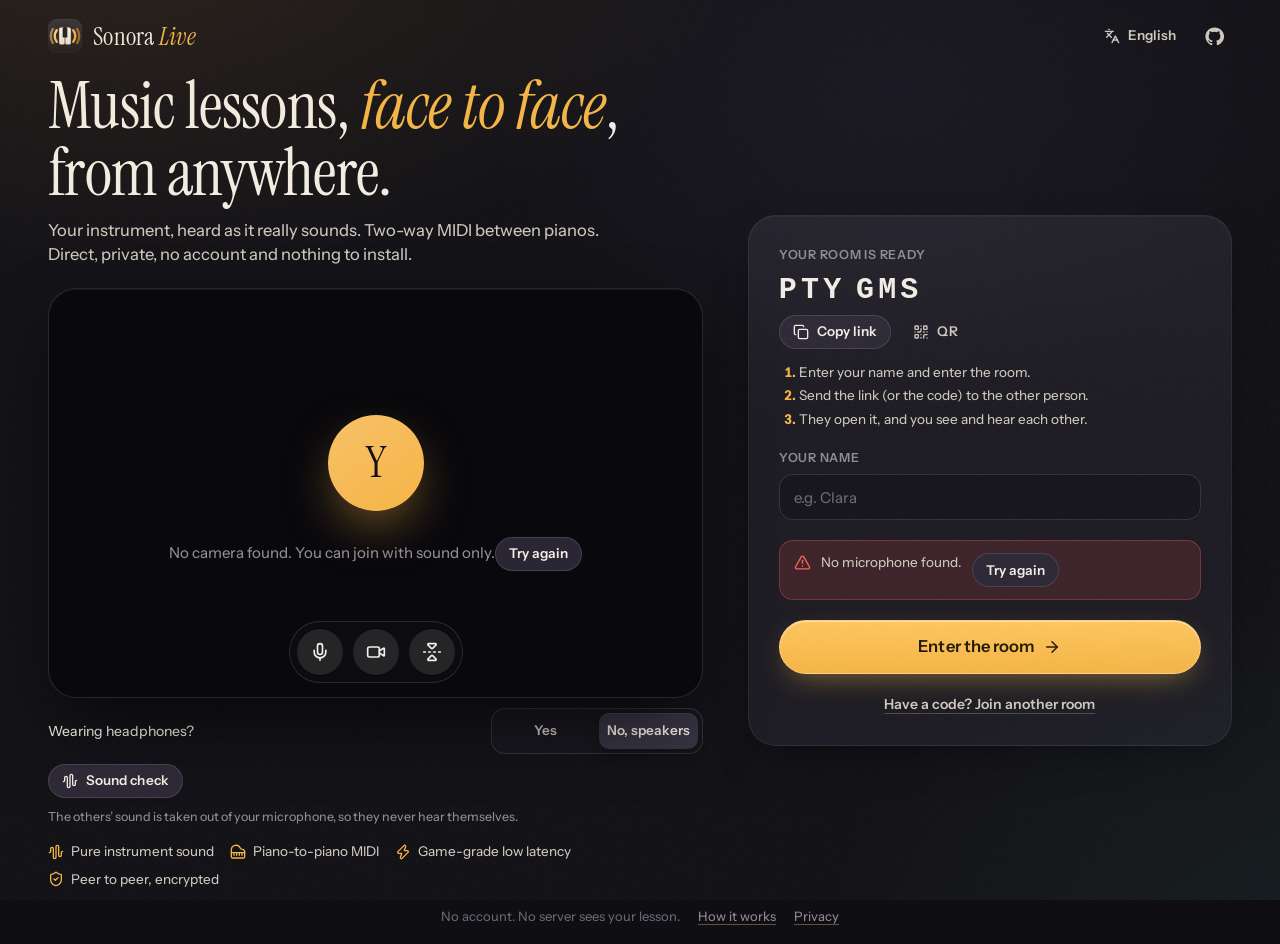
==== index.html @ c1326ee9 "Sync from sonora-live/sonora-live@c2b300eccae31db280a3500a21075eb69e504a7b sonora-live/sonora-live@c" ====
<!doctype html>
<html lang="en" data-theme="dark">
  <head>
    <meta charset="utf-8" />
    <meta name="viewport" content="width=device-width, initial-scale=1, viewport-fit=cover, interactive-widget=resizes-content" />
    <title>Sonora Live · Remote music lessons with pure sound</title>
    <meta
      name="description"
      content="Teach and learn an instrument face to face from anywhere. Peer-to-peer video, pure unprocessed instrument sound, and two-way MIDI between teacher and student pianos. Free, no account, nothing to install."
    />
    <meta name="theme-color" content="#0f0e13" />
    <meta name="color-scheme" content="dark" />
    <meta name="application-name" content="Sonora Live" />
    <meta name="apple-mobile-web-app-title" content="Sonora" />
    <meta name="apple-mobile-web-app-capable" content="yes" />
    <meta name="mobile-web-app-capable" content="yes" />
    <meta name="apple-mobile-web-app-status-bar-style" content="black-translucent" />
    <meta name="format-detection" content="telephone=no" />
    <meta name="referrer" content="no-referrer" />

    <meta property="og:type" content="website" />
    <meta property="og:site_name" content="Sonora Live" />
    <meta property="og:title" content="Sonora Live · Join my music lesson" />
    <meta
      property="og:description"
      content="Peer-to-peer video lessons with pure instrument sound and two-way MIDI. Open the link, pick your role, play."
    />
    <meta property="og:image" content="https://sonora-live.github.io/social/og-image.png" />
    <meta property="og:image:width" content="1200" />
    <meta property="og:image:height" content="630" />
    <meta name="twitter:card" content="summary_large_image" />

    <link rel="icon" href="./favicon.svg?v=fb0831fd05" type="image/svg+xml" />
    <link rel="icon" href="./icons/favicon-32.png?v=5fc345cf81" sizes="32x32" type="image/png" />
    <link rel="apple-touch-icon" href="./icons/apple-touch-icon.png?v=380a1d1318" />
    <style>html,body{color:#f3eee6;background:#0f0e13;height:100%;margin:0}#boot{letter-spacing:.02em;color:#a39e97;place-items:center;font:500 15px/1.4 system-ui,sans-serif;display:grid;position:fixed;inset:0}#boot svg{width:56px;height:56px;animation:1.6s ease-in-out infinite boot}@keyframes boot{50%{opacity:.45;transform:scale(.94)}}</style>
    <script type="module" crossorigin src="./assets/index-CnQSe7A-.js"></script>
    <link rel="stylesheet" crossorigin href="./assets/index-BbCv_Iu0.css">
      <!-- Web analytics -->
    <script>window.tidesight=typeof tidesight=="function"?tidesight:function(){(tidesight.q=tidesight.q||[]).push(arguments)};</script>
    <script async src="https://tidesight.erwinmayer.com/ts.js" data-site="sonora-live-github-io"></script>
    <script>window.addEventListener("app:event",function(e){var d=e.detail||{};if(typeof tidesight=="function"){tidesight("track",d.name,d.props,d.value)}else if(window.tidesight&&window.tidesight.q){window.tidesight.q.push(["track",d.name,d.props,d.value])}});</script>
    <meta name="sonora-build" content="a8773b6209cc" />
  <link rel="manifest" href="./manifest.webmanifest"></head>
  <body>
    <div id="app"></div>
    <div id="boot" aria-hidden="true">
      <svg viewBox="0 0 64 64" fill="none">
        <rect width="64" height="64" rx="17" fill="#1f1c26" />
        <rect x="21" y="16" width="10.4" height="32" rx="3" fill="#f4efe7" />
        <rect x="32.6" y="16" width="10.4" height="32" rx="3" fill="#f4efe7" />
        <rect x="27.6" y="16" width="8.8" height="19" rx="2.2" fill="#1f1c26" />
        <path d="M16.44 42.9a19 19 0 0 1 0-21.8M47.56 21.1a19 19 0 0 1 0 21.8" stroke="#f5b544" stroke-width="4.4" stroke-linecap="round" />
      </svg>
    </div>
    <noscript>Sonora Live needs JavaScript to run. · <span lang="fr">Sonora Live a besoin de JavaScript pour fonctionner.</span></noscript>
  </body>
</html>
---- assets/index-BbCv_Iu0.css ----
@font-face{font-family:Instrument Sans Variable;font-style:normal;font-display:swap;font-weight:400 700;src:url(./instrument-sans-latin-ext-wght-normal-B5bTHO_g.woff2)format("woff2-variations");unicode-range:U+100-2BA,U+2BD-2C5,U+2C7-2CC,U+2CE-2D7,U+2DD-2FF,U+304,U+308,U+329,U+1D00-1DBF,U+1E00-1E9F,U+1EF2-1EFF,U+2020,U+20A0-20AB,U+20AD-20C0,U+2113,U+2C60-2C7F,U+A720-A7FF}@font-face{font-family:Instrument Sans Variable;font-style:normal;font-display:swap;font-weight:400 700;src:url(./instrument-sans-latin-wght-normal-BbzFLZTg.woff2)format("woff2-variations");unicode-range:U+??,U+131,U+152-153,U+2BB-2BC,U+2C6,U+2DA,U+2DC,U+304,U+308,U+329,U+2000-206F,U+20AC,U+2122,U+2191,U+2193,U+2212,U+2215,U+FEFF,U+FFFD}@font-face{font-family:Instrument Serif;font-style:normal;font-display:swap;font-weight:400;src:url(./instrument-serif-latin-ext-400-normal-C2je3j2s.woff2)format("woff2"),url(./instrument-serif-latin-ext-400-normal-CFCUzsTy.woff)format("woff");unicode-range:U+100-2BA,U+2BD-2C5,U+2C7-2CC,U+2CE-2D7,U+2DD-2FF,U+304,U+308,U+329,U+1D00-1DBF,U+1E00-1E9F,U+1EF2-1EFF,U+2020,U+20A0-20AB,U+20AD-20C0,U+2113,U+2C60-2C7F,U+A720-A7FF}@font-face{font-family:Instrument Serif;font-style:normal;font-display:swap;font-weight:400;src:url(./instrument-serif-latin-400-normal-DnYpCC2O.woff2)format("woff2"),url(./instrument-serif-latin-400-normal-BVbkICAY.woff)format("woff");unicode-range:U+??,U+131,U+152-153,U+2BB-2BC,U+2C6,U+2DA,U+2DC,U+304,U+308,U+329,U+2000-206F,U+20AC,U+2122,U+2191,U+2193,U+2212,U+2215,U+FEFF,U+FFFD}@font-face{font-family:Instrument Serif;font-style:italic;font-display:swap;font-weight:400;src:url(./instrument-serif-latin-ext-400-italic-C9HzH3YL.woff2)format("woff2"),url(./instrument-serif-latin-ext-400-italic-D7-lnxEk.woff)format("woff");unicode-range:U+100-2BA,U+2BD-2C5,U+2C7-2CC,U+2CE-2D7,U+2DD-2FF,U+304,U+308,U+329,U+1D00-1DBF,U+1E00-1E9F,U+1EF2-1EFF,U+2020,U+20A0-20AB,U+20AD-20C0,U+2113,U+2C60-2C7F,U+A720-A7FF}@font-face{font-family:Instrument Serif;font-style:italic;font-display:swap;font-weight:400;src:url(./instrument-serif-latin-400-italic-DKMiL14s.woff2)format("woff2"),url(./instrument-serif-latin-400-italic-u__WvvIK.woff)format("woff");unicode-range:U+??,U+131,U+152-153,U+2BB-2BC,U+2C6,U+2DA,U+2DC,U+304,U+308,U+329,U+2000-206F,U+20AC,U+2122,U+2191,U+2193,U+2212,U+2215,U+FEFF,U+FFFD}:root{--bg:#0f0e13;--bg-2:#141219;--surface:#1a1820;--surface-2:#211e29;--surface-3:#2a2633;--surface-4:#34303f;--line:#fff4e612;--line-2:#fff4e621;--line-3:#fff4e638;--text:#f4efe7;--text-2:#cfc8bd;--muted:#918b95;--faint:#6b6672;--gold:#f5b544;--gold-2:#ffd58a;--gold-ink:#231703;--gold-soft:#f5b54424;--jade:#52d6b4;--jade-soft:#52d6b424;--lilac:#ab9dff;--lilac-soft:#ab9dff26;--red:#ff5d55;--red-soft:#ff5d5524;--green:#44d17f;--amber:#ffb547;--teacher:var(--gold);--student:var(--jade);--observer:var(--lilac);--r-sm:9px;--r:14px;--r-lg:20px;--r-xl:28px;--shadow:0 1px 0 #ffffff0a inset, 0 14px 40px -12px #0009;--shadow-lg:0 1px 0 #ffffff0d inset, 0 30px 80px -20px #000000bf;--font:"Instrument Sans Variable", "Instrument Sans", "Apple Color Emoji", "Segoe UI Emoji", "Noto Color Emoji", ui-sans-serif, system-ui, -apple-system, "Segoe UI", Roboto, sans-serif;--display:"Instrument Serif", "Iowan Old Style", Georgia, serif;--mono:ui-monospace, "SF Mono", "Cascadia Mono", Menlo, Consolas, monospace;--ease:cubic-bezier(.2, .8, .2, 1);--spring:cubic-bezier(.34, 1.4, .64, 1);--safe-b:env(safe-area-inset-bottom,0px);--safe-t:env(safe-area-inset-top,0px);--chat-w:360px;--lightningcss-light: ;--lightningcss-dark:initial;color-scheme:dark}*,:before,:after{box-sizing:border-box}html,body{height:100%}body{background:var(--bg);color:var(--text);font:450 15px/1.45 var(--font);font-feature-settings:"ss01", "cv11";-webkit-font-smoothing:antialiased;-moz-osx-font-smoothing:grayscale;text-rendering:optimizelegibility;-webkit-tap-highlight-color:transparent;overscroll-behavior:none;margin:0}#app{min-height:100%}button,input,select,textarea{font:inherit;color:inherit}button{cursor:pointer;background:0 0;border:0;padding:0}a{color:var(--gold-2);text-underline-offset:3px;text-decoration-color:#ffd58a59}a:hover{text-decoration-color:currentColor}:focus-visible{outline:2px solid var(--gold);outline-offset:2px}::selection{background:#f5b54459}.sr-only{clip:rect(0 0 0 0);white-space:nowrap;width:1px;height:1px;position:absolute;overflow:hidden}.atmos{pointer-events:none;z-index:0;background:radial-gradient(1100px 620px at 8% -10%,#f5b5441c,#0000 60%),radial-gradient(900px 700px at 105% 110%,#52d6b412,#0000 60%),radial-gradient(700px 500px at 70% 10%,#ab9dff0d,#0000 60%);position:fixed;inset:0}.atmos:after{content:"";opacity:.06;mix-blend-mode:overlay;background-image:url("data:image/svg+xml,%3Csvg xmlns='http://www.w3.org/2000/svg' width='160' height='160'%3E%3Cfilter id='n'%3E%3CfeTurbulence type='fractalNoise' baseFrequency='.9' numOctaves='3' stitchTiles='stitch'/%3E%3C/filter%3E%3Crect width='100%25' height='100%25' filter='url(%23n)'/%3E%3C/svg%3E");position:absolute;inset:0}.btn{letter-spacing:.005em;background:var(--surface-3);height:42px;color:var(--text);border:1px solid var(--line-2);transition:background .18s var(--ease), border-color .18s, transform .12s var(--ease), box-shadow .18s;white-space:nowrap;-webkit-user-select:none;user-select:none;border-radius:999px;justify-content:center;align-items:center;gap:8px;padding:0 18px;font-weight:600;display:inline-flex}.btn:hover{background:var(--surface-4);border-color:var(--line-3)}.btn:active{transform:scale(.97)}.btn:disabled{opacity:.45;cursor:not-allowed;transform:none}.btn svg{flex:none;width:18px;height:18px}.btn-primary{background:linear-gradient(180deg, #ffc65e, var(--gold));color:var(--gold-ink);border-color:#ffdc9699;box-shadow:inset 0 1px #ffffff80,0 10px 30px -10px #f5b5448c}.btn-primary:hover{background:linear-gradient(#ffd27a,#f7bd52);border-color:#ffe6aacc}.btn-ghost{color:var(--text-2);background:0 0;border-color:#0000}.btn-ghost:hover{color:var(--text);background:#ffffff0f;border-color:#0000}.btn-danger{background:var(--red);color:#fff;border-color:#ff8c8280}.btn-danger:hover{background:#ff736c}.btn-lg{height:54px;padding:0 26px;font-size:16.5px}.btn-sm{height:34px;padding:0 13px;font-size:13.5px}.btn-sm svg{width:16px;height:16px}.btn-block{width:100%}.icon-btn{width:36px;height:36px;color:var(--text-2);border-radius:10px;place-items:center;transition:background .15s,color .15s;display:inline-grid}.icon-btn:hover{color:var(--text);background:#ffffff12}.icon-btn svg{width:19px;height:19px}.field{gap:7px;display:grid}.label{color:var(--muted);letter-spacing:.06em;text-transform:uppercase;font-size:12.5px;font-weight:600}.input,.select{border-radius:var(--r);background:var(--bg-2);border:1px solid var(--line-2);outline:none;width:100%;height:46px;padding:0 14px;transition:border-color .15s,box-shadow .15s,background .15s}.input::placeholder{color:var(--faint)}.input:focus,.select:focus{background:#121017;border-color:#f5b544b3;box-shadow:0 0 0 4px #f5b5441f}.select{appearance:none;text-overflow:ellipsis;background-image:url("data:image/svg+xml,%3Csvg xmlns='http://www.w3.org/2000/svg' width='12' height='8' fill='none' stroke='%23918b95' stroke-width='1.8' stroke-linecap='round' stroke-linejoin='round'%3E%3Cpath d='M1 1.5l5 5 5-5'/%3E%3C/svg%3E");background-position:right 14px center;background-repeat:no-repeat;padding-right:38px}.select option{background:var(--surface-2)}.switch{background:var(--surface-4);border:1px solid var(--line-2);width:42px;height:25px;transition:background .2s var(--ease);border-radius:999px;flex:none;position:relative}.switch:after{content:"";width:19px;height:19px;transition:transform .22s var(--spring);background:#e9e3da;border-radius:50%;position:absolute;top:2px;left:2px;box-shadow:0 2px 6px #00000059}.switch[aria-checked=true]{background:var(--gold);border-color:#ffdc9699}.switch[aria-checked=true]:after{background:#fff;transform:translate(17px)}.row-toggle{text-align:left;align-items:center;gap:14px;width:100%;padding:12px 0;display:flex}.row-toggle+.row-toggle{border-top:1px solid var(--line)}.row-toggle .grow{flex:1;min-width:0}.row-title{font-weight:600}.row-sub{color:var(--muted);margin-top:2px;font-size:13.5px}.seg{background:var(--bg-2);border:1px solid var(--line-2);border-radius:14px;grid-auto-columns:1fr;grid-auto-flow:column;gap:4px;padding:4px;display:grid}.seg button{white-space:nowrap;height:36px;color:var(--text-2);transition:background .18s var(--ease), color .18s;border-radius:10px;justify-content:center;align-items:center;gap:6px;padding:0 8px;font-size:13.5px;font-weight:600;display:inline-flex}.seg button:hover{color:var(--text)}.seg button[aria-pressed=true]{background:var(--surface-4);color:var(--text);box-shadow:inset 0 1px #ffffff12,0 4px 12px #0000004d}.seg button svg{width:16px;height:16px}.chip{height:26px;color:var(--text-2);white-space:nowrap;background:#ffffff12;border-radius:999px;align-items:center;gap:6px;padding:0 10px;font-size:12.5px;font-weight:600;display:inline-flex}.chip svg{width:14px;height:14px}.chip-teacher{background:var(--gold-soft);color:var(--gold-2)}.chip-student{background:var(--jade-soft);color:#8ff0d6}.chip-observer{background:var(--lilac-soft);color:#cdc4ff}.chip-ok{color:#8fe9b4;background:#44d17f24}.chip-warn{color:#ffd08a;background:#ffb54724}.chip-bad{background:var(--red-soft);color:#ff9c96}.dot{background:currentColor;border-radius:50%;flex:none;width:8px;height:8px}.card{background:linear-gradient(180deg, #ffffff06, transparent 40%), var(--surface);border:1px solid var(--line);border-radius:var(--r-xl);box-shadow:var(--shadow)}.hint{border-radius:var(--r);border:1px solid var(--line);color:var(--text-2);background:#ffffff0a;align-items:flex-start;gap:10px;padding:12px 14px;font-size:13.5px;display:flex}.hint svg{width:17px;height:17px;color:var(--gold);flex:none;margin-top:1px}.hint-warn{background:#ffb54714;border-color:#ffb54740}.hint-bad{background:var(--red-soft);border-color:#ff5d554d}.hint-bad svg{color:var(--red)}.spinner{border:2px solid #ffffff26;border-top-color:var(--gold);border-radius:50%;width:18px;height:18px;animation:.8s linear infinite spin}@keyframes spin{to{transform:rotate(360deg)}}.kbd{border:1px solid var(--line-2);min-width:20px;font:600 11.5px/1.5 var(--mono);color:var(--text-2);text-align:center;border-bottom-width:2px;border-radius:6px;padding:1px 6px;display:inline-block}.brand{color:var(--text);align-items:center;gap:11px;text-decoration:none;display:inline-flex}.brand-mark{flex:none;width:34px;height:34px}.brand-word{font-family:var(--display);letter-spacing:.01em;font-size:25px;line-height:1}.brand-word em{color:var(--gold);font-style:italic}.lobby{z-index:1;min-height:100dvh;padding:calc(18px + var(--safe-t)) clamp(16px, 4vw, 48px) calc(18px + var(--safe-b));grid-template-rows:auto 1fr auto;gap:18px;display:grid;position:relative}.lang-pick{cursor:pointer;position:relative}.lang-pick select{opacity:0;cursor:pointer;font-size:16px;position:absolute;inset:0}.lobby-top{justify-content:space-between;align-items:center;gap:12px;display:flex}.lobby-main{grid-template-columns:minmax(0,1.15fr) minmax(340px,.85fr);align-items:center;gap:clamp(20px,3.5vw,48px);width:100%;max-width:1240px;margin:0 auto;display:grid}.lobby-hero h1{font-family:var(--display);letter-spacing:-.01em;margin:0 0 12px;font-size:clamp(40px,5.4vw,66px);font-weight:400;line-height:1.02}.lobby-hero h1 em{color:var(--gold)}.lobby-hero p.lede{max-width:560px;color:var(--text-2);margin:0 0 22px;font-size:16.5px}.preview{aspect-ratio:16/10;border-radius:var(--r-xl);border:1px solid var(--line-2);box-shadow:var(--shadow-lg);isolation:isolate;background:#09080c;position:relative;overflow:hidden}.preview video{object-fit:contain;width:100%;height:100%;display:block}.preview .mirror{transform:scaleX(-1)}.preview-empty{text-align:center;color:var(--muted);place-items:center;padding:24px;display:grid;position:absolute;inset:0}.preview-empty .avatar{margin:0 auto 12px}.steps{color:var(--text-2);gap:4px;margin:4px 0 0;padding-left:20px;font-size:13.5px;display:grid}.steps li::marker{color:var(--gold);font-weight:700}.preview-empty .btn{margin:14px auto 0}.preview-empty b{max-width:340px;color:var(--text);display:block}.preview-note{border-radius:var(--r);color:var(--text);z-index:2;background:#0f0e13d1;border:1px solid #f5b54466;align-items:flex-start;gap:10px;padding:10px 12px;font-size:13.5px;font-weight:500;display:flex;position:absolute;top:58px;left:14px;right:14px}.preview-note svg{width:18px;height:18px;color:var(--gold);flex:none}.preview-bar{-webkit-backdrop-filter:blur(16px)saturate(1.4);border:1px solid var(--line-2);background:#0f0e1399;border-radius:999px;gap:10px;padding:7px;display:flex;position:absolute;bottom:14px;left:50%;transform:translate(-50%)}.round{width:46px;height:46px;color:var(--text);transition:background .15s, transform .12s var(--ease);background:#ffffff1a;border-radius:50%;place-items:center;display:grid;position:relative}.round:hover{background:#ffffff2e}.round:active{transform:scale(.94)}.round.off{background:var(--red);color:#fff}.round svg{width:20px;height:20px}.preview-meter{-webkit-backdrop-filter:blur(12px);color:var(--text-2);background:#0f0e1399;border-radius:999px;align-items:center;gap:8px;padding:6px 10px 6px 8px;font-size:12.5px;font-weight:600;display:flex;position:absolute;top:14px;left:14px}.preview-meter svg{width:15px;height:15px}.bars{align-items:flex-end;gap:2px;height:14px;display:flex}.bars i{background:#ffffff40;border-radius:2px;width:3px;transition:background 80ms}.bars i.on{background:var(--green)}.bars i.hot{background:var(--amber)}.bars i.clip{background:var(--red)}.preview-devices{grid-template-columns:1fr 1fr;gap:10px;margin-top:12px;display:grid}.join-card{gap:20px;padding:clamp(20px,2.6vw,30px);display:grid}.room-code-box{gap:10px;display:grid}.room-code-row{flex-wrap:wrap;align-items:center;gap:10px;display:flex}.code{font:600 30px/1 var(--mono);letter-spacing:.14em;color:var(--text);-webkit-user-select:all;user-select:all;gap:.35em;display:inline-flex}.code span{display:inline-block}.code-actions{flex-wrap:wrap;gap:8px;display:flex}.lobby-foot{color:var(--faint);flex-wrap:wrap;justify-content:center;align-items:center;gap:18px;font-size:13px;display:flex}.lobby-foot a{color:var(--muted)}.features{color:var(--text-2);flex-wrap:wrap;gap:8px 16px;margin-top:16px;font-size:13.5px;display:flex}.features span{align-items:center;gap:7px;display:inline-flex}.features svg{width:16px;height:16px;color:var(--gold)}.join-other{gap:8px;display:flex}.join-other .input{font:600 18px var(--mono);letter-spacing:.2em;text-transform:uppercase}.react-row{gap:2px;padding:0 4px 6px;display:flex}.react-row button{cursor:pointer;background:0 0;border:0;border-radius:8px;padding:5px;font-size:17px;line-height:1;transition:transform .1s}.react-row button:hover{background:#ffffff12;transform:scale(1.15)}.menu-note{color:var(--muted);margin:4px 10px 6px;font-size:12px;line-height:1.4}.menu-note .link-btn{font-size:12px}.listen-q{flex-wrap:wrap;justify-content:space-between;align-items:center;gap:10px;margin-top:10px;font-size:14px;display:flex}.sound-check{flex-wrap:wrap;flex-basis:100%;align-items:flex-start;gap:10px;display:flex}.check-say{min-width:200px;color:var(--text-2);flex:1;margin:0;font-size:13px;line-height:1.45}.check-say svg{vertical-align:-3px;color:var(--gold)}.listen-q small{color:var(--muted);flex-basis:100%;font-size:12.5px}.link-btn{color:var(--text-2);text-decoration:underline;-webkit-text-decoration-color:var(--line-3);text-decoration-color:var(--line-3);text-underline-offset:4px;font-size:14px;font-weight:600}.link-btn:hover{color:var(--text);text-decoration-color:currentColor}.room{z-index:1;grid-template:"top chat""stage chat"minmax(0,1fr)"music chat""bar chat"/minmax(0,1fr) auto;height:100dvh;display:grid;position:relative;overflow:hidden}.topbar{padding:calc(10px + var(--safe-t)) 16px 8px;grid-area:top;align-items:center;gap:10px;min-width:0;display:flex}.topbar .brand-word{font-size:22px}.topbar .spacer{flex:1}.code-chip{background:var(--surface-2);border:1px solid var(--line-2);height:36px;font:600 14.5px var(--mono);letter-spacing:.12em;border-radius:999px;align-items:center;gap:9px;padding:0 8px 0 14px;transition:background .15s;display:inline-flex}.code-chip:hover{background:var(--surface-3)}.code-chip .lbl{font:600 11.5px var(--font);letter-spacing:.07em;text-transform:uppercase;color:var(--muted)}.code-chip svg{width:16px;height:16px;color:var(--text-2)}.code-chip .share-ico{background:#ffffff14;border-radius:50%;place-items:center;width:26px;height:26px;display:grid}.lock-chip{background:var(--surface-2);border:1px solid var(--line-2);height:36px;color:var(--text-2);border-radius:999px;align-items:center;gap:7px;padding:0 13px;font-size:13.5px;font-weight:600;display:inline-flex}.lock-chip svg{width:16px;height:16px}.lock-chip:hover{background:var(--surface-3);color:var(--text)}.net-chip{height:36px;color:var(--text-2);border-radius:999px;align-items:center;gap:7px;padding:0 12px;font-size:13px;font-weight:600;display:inline-flex}.net-chip:hover{background:#ffffff0f}.signal{align-items:flex-end;gap:2px;height:14px;display:inline-flex}.signal i{background:#fff3;border-radius:1.5px;width:3.5px}.signal i:first-child{height:5px}.signal i:nth-child(2){height:9px}.signal i:nth-child(3){height:14px}.signal.good i{background:var(--green)}.signal.fair i:nth-child(-n+2){background:var(--amber)}.signal.poor i:first-child{background:var(--red)}.stage{grid-area:stage;min-height:0;padding:4px 16px 10px;display:grid;position:relative;overflow:hidden auto}.tiles{gap:12px;height:100%;min-height:0;display:grid}.tiles.n1{grid-template-columns:1fr}.tiles.n2{grid-template-columns:1fr 1fr}.tiles.n3,.tiles.n4{grid-template-rows:1fr 1fr;grid-template-columns:1fr 1fr}.tiles.many{grid-template-columns:repeat(auto-fit,minmax(280px,1fr));grid-auto-rows:minmax(160px,1fr);overflow:auto}.tile{border-radius:var(--r-xl);border:1px solid var(--line);isolation:isolate;background:radial-gradient(120% 120% at 50% 0,#1b1822,#0b0a0e);min-width:0;min-height:0;position:relative;overflow:hidden}.tile video{object-fit:contain;background:0 0;width:100%;height:100%;position:absolute;inset:0}.tile.cover video{object-fit:cover}.tile .backdrop{object-fit:cover;filter:blur(40px)brightness(.45)saturate(1.2);z-index:-1;width:calc(100% + 80px);height:calc(100% + 80px);position:absolute;inset:-40px}.tile-ring{border-radius:inherit;pointer-events:none;transition:box-shadow .2s;position:absolute;inset:0;box-shadow:inset 0 0 0 2px #0000}.tile.speaking .tile-ring{box-shadow:inset 0 0 0 2px var(--rc,var(--gold))}.tile-label{-webkit-backdrop-filter:blur(14px)saturate(1.3);z-index:2;background:#0c0b0f9e;border-radius:999px;align-items:center;gap:8px;max-width:calc(100% - 24px);padding:6px 12px 6px 6px;font-size:14px;font-weight:600;display:flex;position:absolute;bottom:12px;left:12px}.tile-label .name{text-overflow:ellipsis;white-space:nowrap;overflow:hidden}.tile-label .role-dot{background:var(--rc);color:#141018;border-radius:50%;flex:none;place-items:center;width:22px;height:22px;display:grid}.tile-label .role-dot svg{width:13px;height:13px}.tile-label .muted-ico{color:var(--red);flex:none;width:16px;height:16px}.tile-badges{z-index:2;flex-wrap:wrap;justify-content:flex-end;gap:6px;display:flex;position:absolute;top:12px;right:12px}.tile-badges .chip{-webkit-backdrop-filter:blur(14px);background:#0c0b0f9e}[data-role=self]{--rc:var(--teacher)}[data-role=player]{--rc:var(--student)}[data-role=observer]{--rc:var(--observer)}.avatar{width:96px;height:96px;font:400 42px/1 var(--display);color:#141018;background:linear-gradient(145deg, color-mix(in oklab, var(--rc,var(--gold)) 85%, white), var(--rc,var(--gold)));box-shadow:0 20px 50px -10px color-mix(in oklab, var(--rc,var(--gold)) 50%, transparent);border-radius:50%;place-items:center;display:grid}.avatar.sm{width:56px;height:56px;font-size:24px}.tile-center{color:var(--muted);text-align:center;align-content:center;place-items:center;gap:14px;padding:16px;font-size:14px;display:grid;position:absolute;inset:0}.tile-overlay{-webkit-backdrop-filter:blur(6px);z-index:3;background:#0a090d99;align-content:center;place-items:center;gap:10px;font-weight:600;display:grid;position:absolute;inset:0}.tile video.pending{opacity:0}.tile-overlay.no-path{padding:18px}.no-path-card{text-align:left;max-width:440px;color:var(--text-2);gap:8px;font-size:14px;font-weight:500;display:grid}.no-path-card b{color:var(--text);font-size:16px}.no-path-card p,.no-path-card ul{margin:0}.no-path-card ul{gap:4px;padding-left:18px;display:grid}.no-path-card small{color:var(--muted);align-items:center;gap:8px;display:flex}.no-path-card .spinner{width:14px;height:14px}.pip{z-index:5;--ar:16 / 9;width:clamp(132px,19vw,260px);max-height:38%;aspect-ratio:var(--ar);border:1px solid var(--line-2);box-shadow:var(--shadow-lg);touch-action:none;cursor:grab;transition:left .35s var(--spring), top .35s var(--spring), right .35s var(--spring), bottom .35s var(--spring), opacity .2s;background:#0b0a0e;border-radius:18px;position:absolute;overflow:hidden}.pip.dragging{cursor:grabbing;transition:none}.pip.portrait{width:auto;height:clamp(150px,30vh,280px)}.pip video{object-fit:contain;pointer-events:none;width:100%;height:100%;display:block}.pip .mirror{transform:scaleX(-1)}.pip .pip-label{-webkit-backdrop-filter:blur(10px);background:#0c0b0f9e;border-radius:999px;align-items:center;gap:6px;padding:3px 9px 3px 4px;font-size:12px;font-weight:600;display:flex;position:absolute;bottom:8px;left:8px}.pip .pip-label .bars{height:11px}.pip .tile-center .avatar{width:52px;height:52px;font-size:22px}.pip-flip{width:30px;height:30px;color:var(--text);background:#0c0b0f99;border-radius:50%;place-items:center;display:grid;position:absolute;top:6px;right:6px}.pip-flip svg{width:16px;height:16px}.waiting{grid-template-columns:1fr auto;place-self:center;align-items:center;gap:28px;width:min(760px,100%);padding:clamp(22px,3vw,36px);display:grid}.waiting h2{font:400 clamp(30px, 3.4vw, 42px) / 1.05 var(--display);margin:0 0 6px}.waiting p{color:var(--text-2);margin:0 0 18px}.waiting .code{margin:4px 0 18px;font-size:clamp(30px,4vw,42px)}.qr{width:178px;height:178px;box-shadow:var(--shadow);background:#f6f1e8;border-radius:20px;padding:12px}.qr svg{width:100%;height:100%;display:block}.qr-cap{text-align:center;color:var(--muted);margin-top:10px;font-size:12.5px}.pulse-ring{background:var(--green);border-radius:50%;flex:none;width:12px;height:12px;position:relative}.pulse-ring:after{content:"";border:2px solid var(--green);border-radius:50%;animation:1.8s ease-out infinite pulse;position:absolute;inset:-6px}@keyframes pulse{0%{opacity:.9;transform:scale(.5)}to{opacity:0;transform:scale(1.6)}}.status-line{color:var(--text-2);align-items:center;gap:12px;margin-bottom:14px;font-weight:600;display:flex}.center-card{text-align:center;place-self:center;justify-items:center;gap:14px;width:min(520px,100%);padding:30px;display:grid}.center-card h2{font:400 34px/1.05 var(--display);margin:0}.center-card p{color:var(--text-2);margin:0}.big-ico{background:var(--gold-soft);width:64px;height:64px;color:var(--gold);border-radius:20px;place-items:center;display:grid}.big-ico svg{width:30px;height:30px}.banner-stack{z-index:20;gap:8px;width:min(620px,100% - 24px);display:grid;position:absolute;top:8px;left:50%;transform:translate(-50%)}.banner{-webkit-backdrop-filter:blur(18px)saturate(1.3);border:1px solid var(--line-2);box-shadow:var(--shadow-lg);animation:drop .35s var(--spring);background:#211e29eb;border-radius:18px;align-items:center;gap:12px;padding:10px 10px 10px 14px;display:flex}.banner .grow{flex:1;min-width:0}.banner b{display:block}.banner small{color:var(--muted)}.banner>svg{width:20px;height:20px;color:var(--gold);flex:none}@keyframes drop{0%{opacity:0;transform:translateY(-14px)}}.reactions{pointer-events:none;z-index:15;position:absolute;inset:0;overflow:hidden}.reaction{animation:floatup 3.1s var(--ease) forwards;filter:drop-shadow(0 6px 12px #0006);font-size:44px;position:absolute;bottom:30px}.reaction small{text-align:center;font:600 11px var(--font);color:var(--text);text-shadow:0 1px 4px #000c;margin-top:-4px;display:block}@keyframes floatup{0%{opacity:0;transform:translateY(20px)scale(.6)}12%{opacity:1;transform:translateY(0)scale(1.1)}80%{opacity:1}to{opacity:0;transform:translateY(-46vh)scale(.95)}}.bar{padding:8px 16px calc(12px + var(--safe-b));z-index:30;grid-area:bar;justify-content:center;align-items:center;gap:8px;display:flex;position:relative}.bar-group{border:1px solid var(--line);-webkit-backdrop-filter:blur(14px);background:#1a1820cc;border-radius:22px;align-items:center;gap:6px;padding:6px;display:flex}.ctl{min-width:64px;height:58px;color:var(--text-2);transition:background .15s, color .15s, transform .12s var(--ease);border-radius:16px;align-content:center;justify-items:center;gap:3px;padding:0 8px;font-size:11.5px;font-weight:600;display:grid;position:relative}.ctl:hover{color:var(--text);background:#ffffff12}.ctl:active{transform:scale(.95)}.ctl svg{width:22px;height:22px}.ctl.off{color:#ffb1ac;background:var(--red-soft)}.ctl.off:hover{background:#ff5d5538}.ctl.active{color:var(--gold-2);background:var(--gold-soft)}.ctl .badge{background:var(--red);color:#fff;text-align:center;border-radius:9px;min-width:18px;height:18px;padding:0 5px;font-size:11px;line-height:18px;position:absolute;top:5px;right:10px}.ctl .led{background:var(--faint);width:8px;height:8px;box-shadow:0 0 0 2px var(--surface);border-radius:50%;position:absolute;top:8px;right:14px}.ctl .led.on{background:var(--green)}.ctl .led.flash{background:var(--gold-2);box-shadow:0 0 0 2px var(--surface), 0 0 10px var(--gold)}.ctl.leave{color:#fff;background:var(--red);min-width:72px}.ctl.leave:hover{background:#ff736c}.mic-level{background:#ffffff1f;border-radius:2px;width:4px;height:22px;position:absolute;top:9px;left:calc(50% + 15px);overflow:hidden}.mic-level i{background:var(--green);transform-origin:bottom;transition:transform 60ms linear;position:absolute;inset:0}.scrim{z-index:60;-webkit-backdrop-filter:blur(3px);background:#0605088c;animation:.2s fade;position:fixed;inset:0}@keyframes fade{0%{opacity:0}}.sheet{z-index:61;border-radius:var(--r-xl);background:var(--surface);border:1px solid var(--line-2);width:min(560px,100vw - 24px);max-height:min(86dvh,820px);box-shadow:var(--shadow-lg);animation:pop .28s var(--spring);grid-template-rows:auto minmax(0,1fr);grid-template-columns:minmax(0,1fr);display:grid;position:fixed;top:50%;left:50%;overflow:hidden;transform:translate(-50%,-50%)}.sheet.wide{width:min(720px,100vw - 24px)}@keyframes pop{0%{opacity:0;transform:translate(-50%,-48%)scale(.97)}}.sheet-head{border-bottom:1px solid var(--line);align-items:center;gap:12px;padding:18px 18px 14px 22px;display:flex}.sheet-head h2{font:400 27px/1.1 var(--display);flex:1;margin:0}.sheet-head .big-ico{border-radius:13px;width:42px;height:42px}.sheet-head .big-ico svg{width:21px;height:21px}.sheet-body{overscroll-behavior:contain;align-content:start;gap:18px;padding:18px 22px 22px;display:grid;overflow:auto}.sheet-tabs{border-bottom:1px solid var(--line);scrollbar-width:none;gap:4px;padding:0 18px;display:flex;overflow-x:auto}.sheet-tabs button{height:42px;color:var(--muted);white-space:nowrap;border-bottom:2px solid #0000;padding:0 12px;font-weight:600}.sheet-tabs button[aria-selected=true]{color:var(--text);border-bottom-color:var(--gold)}.section{gap:10px;display:grid}.section h3{letter-spacing:.07em;text-transform:uppercase;color:var(--muted);margin:0;font-size:12.5px}.section .lead{color:var(--text-2);margin:0;font-size:14px}.list{gap:8px;display:grid}.item{background:var(--bg-2);border:1.5px solid var(--line-2);text-align:left;border-radius:16px;align-items:center;gap:13px;width:100%;padding:12px 14px;transition:border-color .15s,background .15s;display:flex}.item:hover{border-color:var(--line-3)}.item[aria-checked=true]{border-color:var(--gold);background:color-mix(in oklab, var(--gold) 7%, var(--bg-2))}.item .ico{width:38px;height:38px;color:var(--text-2);background:#ffffff0f;border-radius:12px;flex:none;place-items:center;display:grid}.item[aria-checked=true] .ico{background:var(--gold);color:var(--gold-ink)}.item .ico svg{width:19px;height:19px}.item .grow{flex:1;min-width:0}.item .title{text-overflow:ellipsis;white-space:nowrap;font-weight:600;overflow:hidden}.item .sub{color:var(--muted);font-size:13px}.item .check{color:var(--gold);width:20px;height:20px}.details{border:1px solid var(--line);background:#ffffff05;border-radius:16px}.details summary{cursor:pointer;color:var(--text-2);align-items:center;gap:10px;padding:12px 14px;font-weight:600;list-style:none;display:flex}.details summary::-webkit-details-marker{display:none}.details summary svg{width:17px;height:17px;color:var(--gold)}.details summary .chev{color:var(--muted);margin-left:auto;transition:transform .2s}.details[open] summary .chev{transform:rotate(180deg)}.details .details-body{color:var(--text-2);gap:10px;padding:0 14px 14px;font-size:14px;display:grid}.details .details-body p{margin:0}.details .details-body ol,.details .details-body ul{gap:6px;margin:0;padding-left:20px;display:grid}.progress{background:#ffffff14;border-radius:3px;height:6px;overflow:hidden}.progress i{background:linear-gradient(90deg, var(--gold), var(--gold-2));height:100%;transition:width .25s var(--ease);display:block}.range{width:100%;accent-color:var(--gold)}.stats{border-collapse:collapse;width:100%;font-size:13.5px}.stats td{border-bottom:1px solid var(--line);padding:7px 0}.stats td:last-child{text-align:right;font-family:var(--mono);color:var(--text);font-size:13px}.stats td:first-child{color:var(--muted)}.menu{z-index:40;-webkit-backdrop-filter:blur(18px);border:1px solid var(--line-2);min-width:250px;box-shadow:var(--shadow-lg);animation:rise .22s var(--spring);background:#211e29f5;border-radius:18px;padding:6px;position:absolute;bottom:calc(100% + 10px);left:50%;transform:translate(-50%)}@keyframes rise{0%{opacity:0;transform:translate(-50%,8px)}}.menu-item{text-align:left;border-radius:12px;align-items:flex-start;gap:11px;width:100%;padding:10px 12px;display:flex}.menu-item:hover{background:#ffffff0f}.menu-item svg{width:18px;height:18px;color:var(--text-2);flex:none;margin-top:2px}.menu-item[aria-checked=true] svg{color:var(--gold)}.menu-item b{font-size:14px;display:block}.menu-item small{color:var(--muted);font-size:12.5px;line-height:1.35;display:block}.emoji-row{gap:4px;padding:4px;display:flex}.emoji-row button{width:46px;height:46px;transition:transform .15s var(--spring);border-radius:12px;font-size:26px}.emoji-row button:hover{background:#ffffff14;transform:scale(1.15)}.toasts{z-index:80;right:16px;bottom:calc(96px + var(--safe-b));pointer-events:none;gap:8px;width:min(380px,100vw - 32px);display:grid;position:fixed}.toast{pointer-events:auto;-webkit-backdrop-filter:blur(18px);border:1px solid var(--line-2);box-shadow:var(--shadow-lg);animation:slidein .32s var(--spring);background:#24212cf5;border-radius:16px;align-items:flex-start;gap:11px;padding:12px 12px 12px 14px;display:flex}@keyframes slidein{0%{opacity:0;transform:translateY(10px)scale(.98)}}.toast .t-ico{width:30px;height:30px;color:var(--text-2);background:#ffffff12;border-radius:10px;flex:none;place-items:center;display:grid}.toast .t-ico svg{width:17px;height:17px}.toast.join .t-ico,.toast.success .t-ico{color:var(--green);background:#44d17f26}.toast.warn .t-ico,.toast.knock .t-ico{color:var(--amber);background:#ffb54726}.toast.error .t-ico{background:var(--red-soft);color:var(--red)}.toast .grow{flex:1;min-width:0;padding-top:4px}.toast b{font-size:14px;display:block}.toast small{color:var(--muted);margin-top:1px;font-size:13px;display:block}.chat{width:var(--chat-w);border-left:1px solid var(--line);background:#141219eb;grid-area:chat;grid-template-rows:auto minmax(0,1fr) auto;min-height:0;display:grid;position:relative}.chat-head{padding:calc(14px + var(--safe-t)) 12px 12px 18px;border-bottom:1px solid var(--line);align-items:center;gap:10px;display:flex}.chat-head h2{font:400 24px/1 var(--display);flex:1;margin:0}.chat-list{overscroll-behavior:contain;scrollbar-width:thin;scrollbar-color:var(--surface-4) transparent;flex-direction:column;gap:2px;padding:14px 14px 6px;display:flex;overflow-y:auto}.chat-empty{text-align:center;max-width:250px;color:var(--muted);justify-items:center;gap:10px;margin:auto;font-size:13.5px;display:grid}.chat-empty svg{width:26px;height:26px;color:var(--faint)}.msg{justify-items:start;max-width:88%;margin-top:2px;display:grid}.msg.first{margin-top:12px}.msg.mine{align-self:flex-end;justify-items:end}.msg .who{color:var(--rc,var(--text-2));align-items:baseline;gap:7px;margin:0 4px 4px;font-size:12.5px;font-weight:600;display:flex}.msg .who time{color:var(--faint);font-size:11.5px;font-weight:500}.bubble{background:var(--surface-3);overflow-wrap:anywhere;white-space:pre-wrap;border-radius:18px;padding:8px 13px;font-size:14.5px;line-height:1.42}.msg:not(.mine) .bubble{border-top-left-radius:6px}.msg.mine .bubble{background:linear-gradient(#3a2f1d,#33291a);border:1px solid #f5b54438;border-top-right-radius:6px}.msg:not(.first):not(.mine) .bubble{border-top-left-radius:18px}.msg.mine:not(.first) .bubble{border-top-right-radius:18px}.bubble.emoji{padding:0 2px;font-size:40px;line-height:1.15;background:0 0!important;border:0!important}.bubble a{color:var(--gold-2)}.msg-sys{color:var(--muted);text-align:center;align-self:center;align-items:center;gap:8px;margin:10px 0 4px;font-size:12.5px;display:flex}.msg-sys:before,.msg-sys:after{content:"";background:var(--line-2);width:18px;height:1px}.file-card{background:var(--surface-3);border:1px solid var(--line);min-width:220px;max-width:100%;color:var(--text);border-radius:16px;align-items:center;gap:11px;padding:10px 12px;text-decoration:none;display:flex}.file-card .ico{background:var(--gold-soft);width:38px;height:38px;color:var(--gold);border-radius:11px;flex:none;place-items:center;display:grid}.file-card .ico svg{width:19px;height:19px}.file-card .grow{flex:1;min-width:0}.file-card .fname{text-overflow:ellipsis;white-space:nowrap;font-size:14px;font-weight:600;overflow:hidden}.file-card .fsub{color:var(--muted);font-size:12px}.file-card .progress{height:4px;margin-top:6px}.file-img{border:1px solid var(--line);border-radius:16px;max-width:100%;max-height:260px;display:block}.typing{height:22px;color:var(--muted);align-items:center;gap:7px;padding:0 18px;font-size:12.5px;display:flex}.typing .dots{gap:3px;display:inline-flex}.typing .dots i{background:var(--muted);border-radius:50%;width:5px;height:5px;animation:1.2s infinite blink}.typing .dots i:nth-child(2){animation-delay:.15s}.typing .dots i:nth-child(3){animation-delay:.3s}@keyframes blink{0%,60%,to{opacity:.25}30%{opacity:1}}.composer{padding:0 12px calc(12px + var(--safe-b));position:relative}.composer-box{background:var(--bg-2);border:1px solid var(--line-2);border-radius:22px;align-items:flex-end;gap:4px;padding:5px;transition:border-color .15s,box-shadow .15s;display:flex}.composer-box:focus-within{border-color:#f5b54499;box-shadow:0 0 0 4px #f5b5441a}.composer textarea{resize:none;background:0 0;border:0;outline:none;flex:1;min-width:0;max-height:140px;padding:8px 4px;font-size:14.5px;line-height:1.4}.composer textarea::placeholder{color:var(--faint)}.composer .icon-btn{border-radius:50%;width:36px;height:36px}.send-btn{background:var(--gold);width:36px;height:36px;color:var(--gold-ink);border-radius:50%;flex:none;place-items:center;transition:opacity .15s,transform .12s;display:grid}.send-btn:disabled{opacity:.3;cursor:default}.send-btn svg{width:17px;height:17px}.emoji-pop{z-index:30;box-shadow:var(--shadow-lg);border:1px solid var(--line-2);animation:pop2 .22s var(--spring);border-radius:18px;position:absolute;bottom:calc(100% + 6px);right:12px;overflow:hidden}@keyframes pop2{0%{opacity:0;transform:translateY(8px)scale(.98)}}emoji-picker{--background:#211e29;--border-color:transparent;--input-border-color:#fff4e621;--input-font-color:#f4efe7;--input-placeholder-color:#6b6672;--indicator-color:#f5b544;--button-hover-background:#ffffff14;--button-active-background:#ffffff24;--category-font-color:#918b95;--outline-color:#f5b544;--input-border-radius:12px;--num-columns:8;--emoji-size:1.45rem;width:min(340px,100vw - 32px);height:360px}.drop-hint{z-index:25;border:2px dashed var(--gold);color:var(--gold-2);pointer-events:none;background:#f5b54414;border-radius:20px;place-items:center;font-weight:600;display:grid;position:absolute;inset:8px}.track{gap:6px;min-width:0;padding:8px 4px 2px;font-size:13px;display:grid}.music{background:var(--surface-2);border:1px solid var(--line-2);border-radius:14px;grid-area:music;min-width:0;margin:0 16px 8px;padding:4px 10px 6px;display:grid}.music>*+*{border-top:1px solid var(--line)}.music-head{flex-wrap:wrap;align-items:center;gap:4px;padding:2px 0 4px;display:flex}.music-head .grow{flex:1}.music-chip{height:30px;color:var(--text-2);font:inherit;cursor:pointer;background:0 0;border:1px solid #0000;border-radius:999px;align-items:center;gap:6px;padding:0 11px;font-size:13px;font-weight:600;display:inline-flex;position:relative}.music-chip:hover{color:var(--text);background:#ffffff0f}.music-chip.on{color:var(--gold-2);background:#f5b5441f;border-color:#f5b54459}.chip-badge{font-family:var(--mono);color:var(--gold);font-size:11.5px;font-weight:500}.chip-dot{background:var(--green);border-radius:50%;width:6px;height:6px;box-shadow:0 0 0 3px #52d6b42e}.tool{gap:6px;min-width:0;padding:8px 4px 4px;font-size:13px;display:grid}.tool-row{flex-wrap:wrap;align-items:center;gap:8px 14px;min-width:0;display:flex}.tool-ctl{white-space:nowrap;align-items:center;gap:6px;display:inline-flex}.tool-ctl .lbl{color:var(--muted)}.tool-ctl.check{cursor:pointer;-webkit-user-select:none;user-select:none}.tool-ctl.check input{accent-color:var(--gold)}.tool select{background:var(--bg-2);border:1px solid var(--line-2);max-width:150px;height:26px;color:var(--text);border-radius:7px;padding:0 6px}.tool .icon-btn.xs{border-radius:7px;width:24px;height:24px}.tool .icon-btn.play{color:#141018;background:var(--gold);border-radius:50%}.tool .icon-btn:disabled,.tool .btn:disabled{opacity:.4;pointer-events:none}.tool .btn-xs{border-radius:7px;height:26px;padding:0 10px;font-size:12.5px}.tool-vol{flex:0 190px;min-width:120px}.tool.metro{flex-wrap:wrap;align-items:center;gap:8px 22px;display:flex}.tool.metro>.held-note{flex-basis:100%}.tool.metro>.tool-opts{flex:480px}.bpm{align-items:center;gap:4px;display:inline-flex}.bpm small{color:var(--muted);letter-spacing:.06em;font-size:11px}.bpm-input{text-align:center;width:58px;height:32px;font-family:var(--mono);background:var(--bg-2);border:1px solid var(--line-2);color:var(--text);-moz-appearance:textfield;border-radius:8px;font-size:19px;font-weight:500}.bpm-input::-webkit-outer-spin-button{-webkit-appearance:none;margin:0}.bpm-input::-webkit-inner-spin-button{-webkit-appearance:none;margin:0}.beats{flex-wrap:wrap;align-items:center;gap:6px;display:inline-flex}.beat{border:1px solid var(--line-2);background:#ffffff1a;border-radius:50%;width:12px;height:12px}.beat.first{border-color:#f5b54480}.beat.lit{background:var(--text-2);animation:.32s ease-out forwards beatfade}.beat.lit.bar{background:var(--gold)}@keyframes beatfade{0%{opacity:1;transform:scale(1.25)}to{opacity:.55;transform:scale(1)}}@media (prefers-reduced-motion:reduce){.beat.lit{animation:none}}.tuner-note{min-width:64px;color:var(--text);text-align:center;font-family:Instrument Serif,Georgia,serif;font-size:34px;line-height:1}.tuner-note.in{color:var(--green)}.tuner-meter{flex:1;gap:4px;min-width:160px;display:grid}.tuner-scale{font-family:var(--mono);color:var(--faint);justify-content:space-between;font-size:10.5px;display:flex}.tuner-scale i{font-style:normal}.tuner-track{border:1px solid var(--line);background:#ffffff0f;border-radius:999px;height:14px;position:relative}.tuner-zone{background:#52d6b42e;width:10%;position:absolute;top:0;bottom:0;left:45%}.tuner-needle{background:var(--gold);border-radius:2px;width:3px;margin-left:-1.5px;transition:left 80ms linear;position:absolute;top:-4px;bottom:-4px}.tuner-needle.in{background:var(--green)}.tuner-read{font-variant-numeric:tabular-nums;min-width:92px;display:grid}.tuner-read b{font-family:var(--mono);font-size:16px}.tuner-read small{color:var(--muted)}.track-row{align-items:center;gap:8px;min-width:0;display:flex}.track-opts{flex-wrap:wrap;gap:6px 16px}.track-ico{width:18px;height:18px;color:var(--gold);flex:none}.track-name{white-space:nowrap;text-overflow:ellipsis;flex:1;min-width:0;font-weight:600;overflow:hidden}.track .muted{color:var(--muted);font-weight:400}.track .icon-btn:disabled,.track .btn:disabled{opacity:.4;pointer-events:none}.track .icon-btn.sm{width:30px;height:30px}.track .icon-btn.xs{border-radius:7px;width:24px;height:24px}.track .icon-btn.play{color:#141018;background:var(--gold);border-radius:50%}.track-time{font-family:var(--mono);color:var(--muted);font-variant-numeric:tabular-nums;font-size:12px}.track-seek{flex:1;align-items:center;min-width:60px;display:flex;position:relative}.track-loop{pointer-events:none;background:#f5b54440;border-radius:4px;height:12px;position:absolute;top:50%;transform:translateY(-50%)}.track-ctl{white-space:nowrap;align-items:center;gap:5px;display:inline-flex}.track-ctl .lbl{color:var(--muted)}.track-ctl b{text-align:center;font-variant-numeric:tabular-nums;min-width:34px}.track-ctl b.on,.track-ctl svg.on{color:var(--gold)}.track .btn-xs{border-radius:7px;height:24px;padding:0 8px;font-size:12px}.track select{background:var(--bg-2);border:1px solid var(--line-2);max-width:150px;height:26px;color:var(--text);border-radius:7px;padding:0 6px}.track-ctl.count-in{cursor:pointer;-webkit-user-select:none;user-select:none}.track-ctl.count-in input{accent-color:var(--gold)}.track-vol{flex:1;min-width:140px}.track-hint{color:var(--faint);align-items:center;gap:6px;font-size:12px;display:flex}.keys{padding:8px 0 2px}.keys-head{color:var(--muted);flex-wrap:wrap;align-items:center;gap:8px;padding:2px 2px 8px;font-size:12.5px;display:flex}.keys-loading{color:var(--gold);font-variant-numeric:tabular-nums;font-weight:600}.keys-head .legend{color:var(--text-2);align-items:center;gap:6px;font-weight:600;display:inline-flex}.keys-head .legend i{background:var(--rc);border-radius:3px;width:10px;height:10px}.pedal{border:1px solid var(--line-2);color:var(--faint);border-radius:999px;align-items:center;gap:6px;padding:2px 9px;font-weight:600;transition:all .1s;display:inline-flex}.pedal.on{color:#141018;background:var(--rc,var(--gold));border-color:var(--rc,var(--gold))}.keyboard{touch-action:none;-webkit-user-select:none;user-select:none;background:#0a090c;border-top:3px solid #5b2a31;border-radius:12px 12px 10px 10px;height:clamp(64px,11vh,108px);position:relative;overflow:hidden;box-shadow:inset 0 -3px #3a1d22,0 10px 30px -10px #000c}.wkey,.bkey{position:absolute;top:0}.wkey{background:linear-gradient(#e9e4da 0%,#f8f5ef 75%,#e3ddd2 100%);border-right:1px solid #b9b2a6;border-radius:0 0 5px 5px;height:100%;box-shadow:inset 0 -2px #0000001f}.bkey{z-index:2;background:linear-gradient(#2a272e,#121014 85%,#252229 100%);border-radius:0 0 4px 4px;height:62%;box-shadow:inset -1px -2px #ffffff1f,0 3px 4px #00000080}.wkey.on,.bkey.on{--kc:var(--rc,var(--gold))}.wkey.on{background:linear-gradient(180deg, color-mix(in oklab, var(--kc) 60%, #fff), var(--kc));box-shadow:0 0 18px color-mix(in oklab, var(--kc) 70%, transparent) inset}.bkey.on{background:linear-gradient(180deg, color-mix(in oklab, var(--kc) 75%, #000), var(--kc))}.wkey .lbl{text-align:center;font:600 9px var(--font);color:#8b8378;position:absolute;bottom:4px;left:0;right:0}.wkey.middle-c .lbl{color:#3b342b}.keys-empty{color:var(--muted);font-size:13px}.left-page{z-index:1;place-items:center;min-height:100dvh;padding:24px;display:grid;position:relative}.stage.with-score{grid-template-columns:minmax(0,1fr) clamp(150px,19vw,250px);gap:12px}.stage.with-score .tiles{grid-template-rows:none;grid-template-columns:1fr;grid-auto-rows:minmax(0,max-content);align-content:start;overflow-y:auto}.stage.with-score .tiles .tile{aspect-ratio:4/3;height:auto}.stage.with-score .tile-badges,.stage.with-score .waiting-card,.stage.with-score .card{display:none}.score{border-radius:var(--r-xl);background:var(--surface);border:1px solid var(--line-2);flex-direction:column;gap:8px;min-width:0;min-height:0;padding:8px;display:flex}.score-bar{flex-wrap:wrap;justify-content:space-between;align-items:center;gap:6px 10px;display:flex}.score-group{background:var(--surface-2);border-radius:12px;align-items:center;gap:2px;padding:2px;display:flex}.score-group .icon-btn.on{background:var(--gold-soft);color:var(--gold-2)}.score-page{text-align:center;font-variant-numeric:tabular-nums;min-width:64px;color:var(--text-2);font-size:13.5px;font-weight:600}.score-color-wrap{position:relative}.score-color-wrap>.icon-btn .swatch{width:16px;height:16px;display:block}.score-colors{z-index:10;background:var(--surface-3);border:1px solid var(--line-2);box-shadow:var(--shadow-lg);border-radius:12px;gap:6px;padding:8px;display:flex;position:absolute;top:calc(100% + 6px);left:50%;transform:translate(-50%)}.swatch{background:var(--c);width:18px;height:18px;box-shadow:0 0 0 1px var(--line-3);border:2px solid #0000;border-radius:50%;padding:0}.swatch[aria-checked=true]{border-color:var(--surface-2);box-shadow:0 0 0 2px var(--text)}.score-scroll{overscroll-behavior:contain;background:#e9e5df;border-radius:12px;flex:1;place-items:center;min-height:0;display:grid;position:relative;overflow:auto}.score-page-box{background:#fff;margin:12px;position:relative;box-shadow:0 2px 14px #0000002e}.score-canvas,.score-ink{display:block;position:absolute;inset:0}.score-ink{touch-action:pan-x pan-y pinch-zoom}.tool-pen .score-ink,.tool-marker .score-ink,.tool-eraser .score-ink,.tool-text .score-ink{touch-action:none}.tool-pen .score-ink,.tool-marker .score-ink{cursor:crosshair}.tool-text .score-ink{cursor:text}.tool-eraser .score-ink{cursor:cell}.score-text{resize:none;z-index:2;background:#fffffff0;border:1.5px dashed;border-radius:6px;outline:none;min-width:160px;min-height:34px;padding:4px 6px;font:600 15px/1.2 Instrument Sans,system-ui,sans-serif;position:absolute}.score-wait{color:#5a5560;text-align:center;padding:40px 20px;font-weight:600}.score .held-note{padding:0 4px}@media (max-width:640px){.stage.with-score{grid-template-rows:auto minmax(0,1fr);grid-template-columns:1fr;gap:8px}.stage.with-score .tiles{grid-row:1;grid-template-columns:none;grid-auto-rows:auto;grid-auto-columns:112px;grid-auto-flow:column;overflow:auto hidden}.stage.with-score .tiles .tile{aspect-ratio:auto;height:84px}.stage.with-score>.stage-main,.stage.with-score>.yt{grid-row:2}.stage.with-score .score{padding:6px}.score-bar{scrollbar-width:none;flex-wrap:nowrap;justify-content:flex-start;overflow-x:auto}.score-bar::-webkit-scrollbar{display:none}.score-group{flex:none}.score{position:relative}.score-color-wrap{position:static}.score-colors{top:52px}.score-bar .hide-xs{display:none}}.timer-wrap{position:relative}.timer-chip{background:var(--surface-2);border:1px solid var(--line-2);height:36px;color:var(--text-2);font-variant-numeric:tabular-nums;border-radius:999px;align-items:center;gap:7px;padding:0 12px;font-size:13.5px;font-weight:600;display:inline-flex}.timer-chip.soon{color:var(--gold-2);background:var(--gold-soft);border-color:#f5b54473}.timer-chip.over{color:#ffc9c5;background:var(--red-soft);border-color:#ff5d5566}.timer-menu{gap:12px;min-width:300px;padding:14px;display:grid;inset:calc(100% + 8px) 0 auto auto;transform:none}.timer-settings{gap:10px;display:grid}.check-row{align-items:center;gap:9px;font-size:14px;font-weight:600;display:flex}.stage-main{min-width:0;min-height:0;display:grid;position:relative}.yt{border-radius:var(--r-xl);border:1px solid var(--line-2);background:#000;min-width:0;min-height:0;position:relative;overflow:hidden}.yt-frame,.yt-frame iframe{border:0;width:100%;height:100%;position:absolute;inset:0}.yt.small{aspect-ratio:16/9;z-index:5;width:min(320px,40%);box-shadow:var(--shadow-lg);position:absolute;bottom:14px;right:14px}.yt-fail{color:var(--muted);margin:0;padding:10px 14px;font-size:13px;position:absolute;inset:auto 0 0}.yt-add,.yt-ctl{flex-wrap:wrap;align-items:center;gap:8px;margin-bottom:8px;display:flex}.yt-add .input{flex:1;min-width:200px;height:34px}.yt-seek{flex:1;min-width:120px}.yt-time{font-variant-numeric:tabular-nums;color:var(--muted);font-size:12.5px}.yt-note{color:var(--faint);flex-basis:100%;font-size:12px}.recent{flex-wrap:wrap;align-items:center;gap:6px;margin:2px 0 8px;display:flex}.recent-lbl{letter-spacing:.05em;text-transform:uppercase;color:var(--muted);margin-right:2px;font-size:12px;font-weight:600}.recent-chip{background:var(--surface-2);border:1px solid var(--line-2);max-width:220px;height:30px;color:var(--text-2);border-radius:999px;align-items:center;gap:6px;padding:0 11px;font-size:13px;font-weight:500;display:inline-flex}.recent-chip span{text-overflow:ellipsis;white-space:nowrap;overflow:hidden}.recent-chip:hover{background:var(--surface-3);color:var(--text)}.score-pick .tool-row{align-items:center;gap:10px;display:flex}.phonecam{gap:16px;display:grid}.phonecam-qr{grid-template-columns:180px 1fr;align-items:center;gap:18px;display:grid}.phonecam-qr .qr{background:#fbf8f2;border-radius:16px;width:180px;padding:12px}.phonecam-list{gap:6px;margin:0;padding:0;list-style:none;display:grid}.phonecam-list li{background:var(--surface-2);border-radius:12px;align-items:center;gap:10px;padding:8px 8px 8px 12px;display:flex}.phonecam-list .grow{flex:1}.cam-mode{background:#000;grid-template-rows:auto 1fr auto;display:grid;position:fixed;inset:0}.cam-preview{object-fit:contain;width:100%;height:100%;position:absolute;inset:0}.cam-top,.cam-bottom{z-index:1;padding:calc(14px + var(--safe-t,0px)) 16px 14px;justify-content:center;gap:12px;display:flex;position:relative}.cam-bottom{padding-bottom:calc(18px + env(safe-area-inset-bottom,0px));grid-row:3}.cam-status{-webkit-backdrop-filter:blur(12px);backdrop-filter:blur(12px);background:#0f0e13b3;border-radius:999px;align-items:center;gap:8px;padding:8px 14px;font-size:14px;font-weight:600;display:inline-flex}.cam-status i{background:var(--amber);border-radius:50%;width:9px;height:9px}.cam-status.live i{background:var(--red);animation:1.6s ease-out infinite rec-pulse}.cam-status.stopped i,.cam-status.failed i{background:var(--faint)}.cam-bottom .ctl{-webkit-backdrop-filter:blur(12px);backdrop-filter:blur(12px);background:#0f0e13b3}.cam-bottom .ctl.danger{color:#ffc9c5}@media (max-width:520px){.phonecam-qr{grid-template-columns:1fr;justify-items:center}}.shortcuts{gap:18px;display:grid}.shortcuts h3{letter-spacing:.06em;text-transform:uppercase;color:var(--muted);margin:0 0 8px;font-size:12.5px}.shortcuts dl{grid-template-columns:max-content 1fr;align-items:center;gap:8px 16px;margin:0;display:grid}.shortcuts dt{gap:4px;display:flex}.shortcuts dd{color:var(--text-2);margin:0}kbd{background:var(--surface-3);border:1px solid var(--line-2);min-width:26px;height:26px;font:600 12.5px/1 var(--sans,system-ui);color:var(--text);border-bottom-width:2px;border-radius:7px;place-items:center;padding:0 7px;display:inline-grid}.held-note{color:var(--gold-2);align-items:center;gap:7px;margin:0;font-size:13px;line-height:1.4;display:flex}.held-note svg{color:var(--gold);flex:none}.held-note.big{background:var(--gold-soft);border-radius:12px;padding:10px 12px;font-size:14px}.rec-dot{background:var(--red);border-radius:50%;flex:none;width:9px;height:9px;animation:1.6s ease-out infinite rec-pulse;box-shadow:0 0 #ff5d558c}@keyframes rec-pulse{70%{box-shadow:0 0 0 7px #ff5d5500}to{box-shadow:0 0 #ff5d5500}}.rec-chip{background:var(--red-soft);color:#ffc9c5;white-space:nowrap;border:1px solid #ff5d5559;border-radius:999px;align-items:center;gap:8px;max-width:46vw;height:36px;padding:0 13px;font-size:13.5px;font-weight:600;display:inline-flex}.rec-chip .txt{text-overflow:ellipsis;overflow:hidden}.rec-chip .rec-short{display:none}.rec-chip.mine:hover:not(:disabled){background:#ff5d553d}.rec-time{font-variant-numeric:tabular-nums;min-width:4ch}.ctl.rec-on{color:#ffc9c5;background:var(--red-soft)}.ctl.rec-on span{font-variant-numeric:tabular-nums}.rec-menu{gap:12px;width:min(340px,100vw - 24px);padding:14px;display:grid;left:50%}.rec-menu-head{gap:4px;display:grid}.rec-menu-head small{color:var(--muted);line-height:1.45}.rec-row{color:var(--text-2);justify-content:space-between;align-items:center;gap:12px;font-size:14px;font-weight:600;display:flex}.rec-start{justify-content:center}.rec-start svg{width:14px;height:14px}.rec-now{font-variant-numeric:tabular-nums;align-items:center;gap:9px;margin:0;font-size:22px;font-weight:600;display:flex}.rec-now .faint{color:var(--muted);font-size:14px;font-weight:500}.rec-err{color:#ffc9c5;align-items:flex-start;gap:7px;margin:0;font-size:13px;line-height:1.4;display:flex}.rec-err svg{flex:none;margin-top:2px}.rec-list{gap:6px;margin:0;padding:0;list-style:none;display:grid}.rec-list li{background:var(--surface-2);border:1px solid var(--line);border-radius:12px;align-items:center;gap:6px;padding:8px 6px 8px 12px;display:flex}.rec-list .grow{flex:1;min-width:0;display:grid}.rec-list b{text-overflow:ellipsis;white-space:nowrap;font-size:14px;font-weight:600;overflow:hidden}.rec-list small{color:var(--muted);font-variant-numeric:tabular-nums}.lobby-banner{z-index:5;width:min(620px,100% - 24px);margin:0 auto;position:relative}.lobby-banner:empty{display:none}@media (prefers-reduced-motion:reduce){.rec-dot{animation:none}}@media (max-width:1100px){:root{--chat-w:320px}}@media (max-width:900px){.lobby-main{grid-template-columns:1fr;align-items:start}.lobby-hero h1{font-size:clamp(34px,9vw,48px)}.lobby-hero p.lede{margin-bottom:14px;font-size:15.5px}.features{display:none}.room{grid-template-columns:minmax(0,1fr);grid-template-areas:"top""stage""music""bar"}.chat{z-index:50;background:var(--bg);width:auto;animation:sheetup .3s var(--ease);border-left:0;position:fixed;inset:0}@keyframes sheetup{0%{opacity:0;transform:translateY(24px)}}.waiting{text-align:center;grid-template-columns:1fr;justify-items:center}.waiting .code-actions{justify-content:center}.tiles.n2{grid-template-rows:1fr 1fr;grid-template-columns:1fr}.sheet{width:100%;max-height:92dvh;padding-bottom:var(--safe-b);animation:sheetup .3s var(--ease);border-radius:26px 26px 0 0;inset:auto 0 0;transform:none}.sheet.wide{width:100%}}@media (max-width:640px){.rec-chip .txt{display:none}.rec-chip .rec-short{display:inline}.toasts{top:calc(64px + var(--safe-t,0px));width:auto;bottom:auto;left:12px;right:12px}.emoji-row button{width:40px;height:40px;font-size:23px}.topbar{gap:6px;padding-left:12px;padding-right:12px}.topbar .brand-word,.code-chip .lbl,.net-chip .txt,.lock-chip .txt{display:none}.stage{padding:2px 8px 6px}.bar{padding:6px 8px calc(8px + var(--safe-b));gap:4px}.bar-group{gap:2px;padding:4px}.ctl{min-width:46px;height:52px;padding:0 3px;font-size:10.5px}.ctl .lbl-long,.ctl.hide-sm{display:none}.roles{gap:8px}.role{padding:12px 4px 10px}.role small{display:none}.code{font-size:26px}.preview-devices{grid-template-columns:1fr}.music{overscroll-behavior:contain;max-height:52dvh;margin:0 8px 6px;padding:4px 6px 6px;overflow-y:auto}.music-head{z-index:2;background:var(--surface-2);position:sticky;top:-4px}.music-chip{padding:0 9px}.music-chip>span{display:none}.tile-label{font-size:13px}.qr{width:150px;height:150px}.waiting .qr-wrap{display:none}.seg button{padding:0 4px;font-size:13px}.lobby-hero p.lede{display:none}.preview{aspect-ratio:auto;height:min(36vh,300px)}}@media (min-width:641px){.ctl.show-sm{display:none}}.soundcheck{gap:4px;margin:0 0 10px;font-size:13px;display:grid}.soundcheck>div{justify-content:space-between;gap:10px;display:flex}.soundcheck dt{color:var(--text-2)}.soundcheck dd{text-align:right;font-variant-numeric:tabular-nums;min-width:0;margin:0}button.chip-btn{cursor:pointer;border:0;font-family:inherit}button.chip-btn:hover{color:var(--text)}.chip-dot{background:var(--green);border-radius:50%;width:6px;height:6px;margin-left:2px}.lab{max-width:920px;color:var(--text);gap:14px;margin:0 auto;padding:24px 16px 48px;display:grid}.lab h1{margin:0;font-family:Instrument Serif,serif;font-size:34px;font-weight:400}.lab p{color:var(--text-2);margin:0;line-height:1.5}.lab-now{border-radius:var(--r-lg);background:var(--surface);align-items:center;gap:14px;padding:18px;font-size:20px;display:flex}.lab-left{font-variant-numeric:tabular-nums;color:var(--gold);margin-left:auto;font-size:34px}.lab-table{border-collapse:collapse;font-size:13.5px;display:block;overflow-x:auto}.lab-table th,.lab-table td{border-bottom:1px solid var(--line);text-align:right;font-variant-numeric:tabular-nums;padding:6px 10px}.lab-table td:first-child,.lab-table th:first-child{text-align:left}.lab-json{background:var(--surface);width:100%;min-height:90px;color:var(--text-2);border:1px solid var(--line);border-radius:var(--r);padding:8px;font:12px ui-monospace,monospace}.side-tabs{flex:1;gap:4px;display:flex}.side-tabs button{color:var(--text-2);font:600 14px/1 var(--sans,inherit);cursor:pointer;background:0 0;border:0;border-radius:999px;align-items:center;gap:6px;padding:7px 12px;display:inline-flex}.side-tabs button.on{background:var(--surface-3,#ffffff14);color:var(--text)}.sp-list{scrollbar-width:thin;align-content:start;gap:10px;padding:12px;display:grid;overflow-y:auto}.sp-card{border-radius:var(--r);border:1px solid var(--line);background:#ffffff09;gap:2px;padding:10px 12px;display:grid}.sp-card header{flex-wrap:wrap;align-items:center;gap:8px;margin-bottom:4px;display:flex}.sp-avatar{background:color-mix(in oklab, var(--rc,var(--gold)) 30%, transparent);width:24px;height:24px;color:var(--text);border-radius:50%;place-items:center;font-size:10.5px;font-weight:700;display:grid}.sp-tag{color:var(--text-2);background:#ffffff12;border-radius:999px;padding:2px 7px;font-size:11px}.sp-tag.sp-ok{color:var(--green)}.sp-tag.sp-off{color:var(--red)}.sp-row{justify-content:space-between;align-items:center;gap:8px;min-height:30px;font-size:13px;display:flex}.sp-label{color:var(--text-2);cursor:help;-webkit-touch-callout:none;-webkit-user-select:none;user-select:none}.sp-ctl{flex-shrink:0;display:inline-flex}.sp-seg{background:#ffffff0d;border-radius:999px;padding:2px;display:inline-flex}.sp-seg button{color:var(--text-2);cursor:pointer;background:0 0;border:0;border-radius:999px;padding:5px 8px;font:600 11.5px/1 inherit}.sp-seg button[aria-pressed=true]{background:var(--gold);color:var(--gold-ink)}.sub-h{color:var(--text-2);margin:10px 0 0;font-size:13.5px;font-weight:600}.sp-seg.sp-wide{margin:2px 0 4px;display:flex}.sp-seg.sp-wide button{white-space:nowrap;text-overflow:ellipsis;flex:1 1 0;min-width:0;padding:7px 6px;font-size:12.5px;overflow:hidden}.sp-group{letter-spacing:.06em;text-transform:uppercase;color:var(--muted);margin:8px 0 2px;font-size:11px;font-weight:700}.sp-group .sp-live{text-transform:none;letter-spacing:0;color:var(--green);font-weight:600}.sp-seg button:disabled,.sp-switch:disabled{cursor:default;opacity:.55}.sp-seg button[aria-pressed=true]:disabled{opacity:.75}.sp-switch{cursor:pointer;background:#ffffff24;border:0;border-radius:999px;width:34px;height:20px;padding:0;transition:background .15s;position:relative}.sp-switch:after{content:"";background:#fff;border-radius:50%;width:16px;height:16px;transition:transform .15s;position:absolute;top:2px;left:2px}.sp-switch[aria-checked=true]{background:var(--gold)}.sp-switch[aria-checked=true]:after{transform:translate(14px)}.sp-info{color:var(--muted);font-variant-numeric:tabular-nums;min-height:1em;margin:4px 0 0;font-size:11.5px}.sp-foot{color:var(--muted);margin:4px 2px;font-size:12px}.sp-tip{z-index:90;border-radius:var(--r-sm);background:var(--surface);border:1px solid var(--line-2);max-width:min(320px,100vw - 16px);box-shadow:var(--shadow-lg);color:var(--text);padding:8px 10px;font-size:12.5px;line-height:1.4;position:fixed}@media (max-width:400px){.bar{gap:2px;padding-left:4px;padding-right:4px}.bar-group{gap:0;padding:3px}.ctl{min-width:42px;padding:0 2px}}.field-hint{color:var(--muted);font-size:12.5px;line-height:1.4}.score-group[hidden]{display:none}
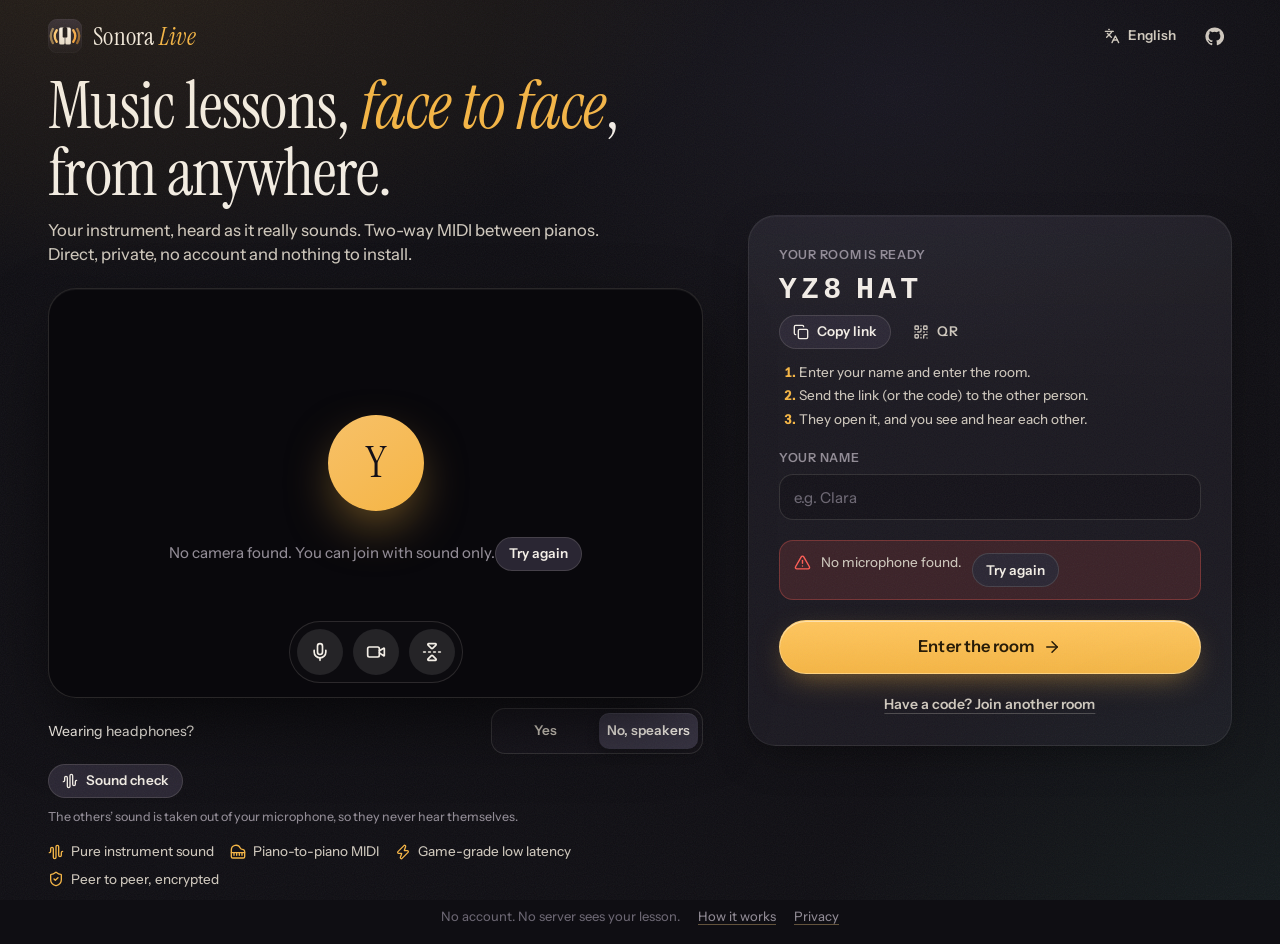
==== commit 8d2bc9ec: "Sync from sonora-live/sonora-live@037a267145a2fb492246cb50e0786088f704d81e sonora-live/sonora-live@0" ====
--- a/index.html
+++ b/index.html
@@ -34,13 +34,13 @@
     <link rel="icon" href="./icons/favicon-32.png?v=5fc345cf81" sizes="32x32" type="image/png" />
     <link rel="apple-touch-icon" href="./icons/apple-touch-icon.png?v=380a1d1318" />
     <style>html,body{color:#f3eee6;background:#0f0e13;height:100%;margin:0}#boot{letter-spacing:.02em;color:#a39e97;place-items:center;font:500 15px/1.4 system-ui,sans-serif;display:grid;position:fixed;inset:0}#boot svg{width:56px;height:56px;animation:1.6s ease-in-out infinite boot}@keyframes boot{50%{opacity:.45;transform:scale(.94)}}</style>
-    <script type="module" crossorigin src="./assets/index-CnQSe7A-.js"></script>
-    <link rel="stylesheet" crossorigin href="./assets/index-BbCv_Iu0.css">
+    <script type="module" crossorigin src="./assets/index-DaPZsYy7.js"></script>
+    <link rel="stylesheet" crossorigin href="./assets/index-K2eqArFx.css">
       <!-- Web analytics -->
     <script>window.tidesight=typeof tidesight=="function"?tidesight:function(){(tidesight.q=tidesight.q||[]).push(arguments)};</script>
     <script async src="https://tidesight.erwinmayer.com/ts.js" data-site="sonora-live-github-io"></script>
     <script>window.addEventListener("app:event",function(e){var d=e.detail||{};if(typeof tidesight=="function"){tidesight("track",d.name,d.props,d.value)}else if(window.tidesight&&window.tidesight.q){window.tidesight.q.push(["track",d.name,d.props,d.value])}});</script>
-    <meta name="sonora-build" content="a8773b6209cc" />
+    <meta name="sonora-build" content="bbd21a67a700" />
   <link rel="manifest" href="./manifest.webmanifest"></head>
   <body>
     <div id="app"></div>
--- a/assets/index-K2eqArFx.css
+++ b/assets/index-K2eqArFx.css
@@ -0,0 +1 @@
+@font-face{font-family:Instrument Sans Variable;font-style:normal;font-display:swap;font-weight:400 700;src:url(./instrument-sans-latin-ext-wght-normal-B5bTHO_g.woff2)format("woff2-variations");unicode-range:U+100-2BA,U+2BD-2C5,U+2C7-2CC,U+2CE-2D7,U+2DD-2FF,U+304,U+308,U+329,U+1D00-1DBF,U+1E00-1E9F,U+1EF2-1EFF,U+2020,U+20A0-20AB,U+20AD-20C0,U+2113,U+2C60-2C7F,U+A720-A7FF}@font-face{font-family:Instrument Sans Variable;font-style:normal;font-display:swap;font-weight:400 700;src:url(./instrument-sans-latin-wght-normal-BbzFLZTg.woff2)format("woff2-variations");unicode-range:U+??,U+131,U+152-153,U+2BB-2BC,U+2C6,U+2DA,U+2DC,U+304,U+308,U+329,U+2000-206F,U+20AC,U+2122,U+2191,U+2193,U+2212,U+2215,U+FEFF,U+FFFD}@font-face{font-family:Instrument Serif;font-style:normal;font-display:swap;font-weight:400;src:url(./instrument-serif-latin-ext-400-normal-C2je3j2s.woff2)format("woff2"),url(./instrument-serif-latin-ext-400-normal-CFCUzsTy.woff)format("woff");unicode-range:U+100-2BA,U+2BD-2C5,U+2C7-2CC,U+2CE-2D7,U+2DD-2FF,U+304,U+308,U+329,U+1D00-1DBF,U+1E00-1E9F,U+1EF2-1EFF,U+2020,U+20A0-20AB,U+20AD-20C0,U+2113,U+2C60-2C7F,U+A720-A7FF}@font-face{font-family:Instrument Serif;font-style:normal;font-display:swap;font-weight:400;src:url(./instrument-serif-latin-400-normal-DnYpCC2O.woff2)format("woff2"),url(./instrument-serif-latin-400-normal-BVbkICAY.woff)format("woff");unicode-range:U+??,U+131,U+152-153,U+2BB-2BC,U+2C6,U+2DA,U+2DC,U+304,U+308,U+329,U+2000-206F,U+20AC,U+2122,U+2191,U+2193,U+2212,U+2215,U+FEFF,U+FFFD}@font-face{font-family:Instrument Serif;font-style:italic;font-display:swap;font-weight:400;src:url(./instrument-serif-latin-ext-400-italic-C9HzH3YL.woff2)format("woff2"),url(./instrument-serif-latin-ext-400-italic-D7-lnxEk.woff)format("woff");unicode-range:U+100-2BA,U+2BD-2C5,U+2C7-2CC,U+2CE-2D7,U+2DD-2FF,U+304,U+308,U+329,U+1D00-1DBF,U+1E00-1E9F,U+1EF2-1EFF,U+2020,U+20A0-20AB,U+20AD-20C0,U+2113,U+2C60-2C7F,U+A720-A7FF}@font-face{font-family:Instrument Serif;font-style:italic;font-display:swap;font-weight:400;src:url(./instrument-serif-latin-400-italic-DKMiL14s.woff2)format("woff2"),url(./instrument-serif-latin-400-italic-u__WvvIK.woff)format("woff");unicode-range:U+??,U+131,U+152-153,U+2BB-2BC,U+2C6,U+2DA,U+2DC,U+304,U+308,U+329,U+2000-206F,U+20AC,U+2122,U+2191,U+2193,U+2212,U+2215,U+FEFF,U+FFFD}:root{--bg:#0f0e13;--bg-2:#141219;--surface:#1a1820;--surface-2:#211e29;--surface-3:#2a2633;--surface-4:#34303f;--line:#fff4e612;--line-2:#fff4e621;--line-3:#fff4e638;--text:#f4efe7;--text-2:#cfc8bd;--muted:#918b95;--faint:#6b6672;--gold:#f5b544;--gold-2:#ffd58a;--gold-ink:#231703;--gold-soft:#f5b54424;--jade:#52d6b4;--jade-soft:#52d6b424;--lilac:#ab9dff;--lilac-soft:#ab9dff26;--red:#ff5d55;--red-soft:#ff5d5524;--green:#44d17f;--amber:#ffb547;--teacher:var(--gold);--student:var(--jade);--observer:var(--lilac);--r-sm:9px;--r:14px;--r-lg:20px;--r-xl:28px;--shadow:0 1px 0 #ffffff0a inset, 0 14px 40px -12px #0009;--shadow-lg:0 1px 0 #ffffff0d inset, 0 30px 80px -20px #000000bf;--font:"Instrument Sans Variable", "Instrument Sans", "Apple Color Emoji", "Segoe UI Emoji", "Noto Color Emoji", ui-sans-serif, system-ui, -apple-system, "Segoe UI", Roboto, sans-serif;--display:"Instrument Serif", "Iowan Old Style", Georgia, serif;--mono:ui-monospace, "SF Mono", "Cascadia Mono", Menlo, Consolas, monospace;--ease:cubic-bezier(.2, .8, .2, 1);--spring:cubic-bezier(.34, 1.4, .64, 1);--safe-b:env(safe-area-inset-bottom,0px);--safe-t:env(safe-area-inset-top,0px);--chat-w:360px;--lightningcss-light: ;--lightningcss-dark:initial;color-scheme:dark}*,:before,:after{box-sizing:border-box}html,body{height:100%}body{background:var(--bg);color:var(--text);font:450 15px/1.45 var(--font);font-feature-settings:"ss01", "cv11";-webkit-font-smoothing:antialiased;-moz-osx-font-smoothing:grayscale;text-rendering:optimizelegibility;-webkit-tap-highlight-color:transparent;overscroll-behavior:none;margin:0}#app{min-height:100%}button,input,select,textarea{font:inherit;color:inherit}button{cursor:pointer;background:0 0;border:0;padding:0}a{color:var(--gold-2);text-underline-offset:3px;text-decoration-color:#ffd58a59}a:hover{text-decoration-color:currentColor}:focus-visible{outline:2px solid var(--gold);outline-offset:2px}::selection{background:#f5b54459}.sr-only{clip:rect(0 0 0 0);white-space:nowrap;width:1px;height:1px;position:absolute;overflow:hidden}.atmos{pointer-events:none;z-index:0;background:radial-gradient(1100px 620px at 8% -10%,#f5b5441c,#0000 60%),radial-gradient(900px 700px at 105% 110%,#52d6b412,#0000 60%),radial-gradient(700px 500px at 70% 10%,#ab9dff0d,#0000 60%);position:fixed;inset:0}.atmos:after{content:"";opacity:.06;mix-blend-mode:overlay;background-image:url("data:image/svg+xml,%3Csvg xmlns='http://www.w3.org/2000/svg' width='160' height='160'%3E%3Cfilter id='n'%3E%3CfeTurbulence type='fractalNoise' baseFrequency='.9' numOctaves='3' stitchTiles='stitch'/%3E%3C/filter%3E%3Crect width='100%25' height='100%25' filter='url(%23n)'/%3E%3C/svg%3E");position:absolute;inset:0}.btn{letter-spacing:.005em;background:var(--surface-3);height:42px;color:var(--text);border:1px solid var(--line-2);transition:background .18s var(--ease), border-color .18s, transform .12s var(--ease), box-shadow .18s;white-space:nowrap;-webkit-user-select:none;user-select:none;border-radius:999px;justify-content:center;align-items:center;gap:8px;padding:0 18px;font-weight:600;display:inline-flex}.btn:hover{background:var(--surface-4);border-color:var(--line-3)}.btn:active{transform:scale(.97)}.btn:disabled{opacity:.45;cursor:not-allowed;transform:none}.btn svg{flex:none;width:18px;height:18px}.btn-primary{background:linear-gradient(180deg, #ffc65e, var(--gold));color:var(--gold-ink);border-color:#ffdc9699;box-shadow:inset 0 1px #ffffff80,0 10px 30px -10px #f5b5448c}.btn-primary:hover{background:linear-gradient(#ffd27a,#f7bd52);border-color:#ffe6aacc}.btn-ghost{color:var(--text-2);background:0 0;border-color:#0000}.btn-ghost:hover{color:var(--text);background:#ffffff0f;border-color:#0000}.btn-danger{background:var(--red);color:#fff;border-color:#ff8c8280}.btn-danger:hover{background:#ff736c}.btn-lg{height:54px;padding:0 26px;font-size:16.5px}.btn-sm{height:34px;padding:0 13px;font-size:13.5px}.btn-sm svg{width:16px;height:16px}.btn-block{width:100%}.icon-btn{width:36px;height:36px;color:var(--text-2);border-radius:10px;place-items:center;transition:background .15s,color .15s;display:inline-grid}.icon-btn:hover{color:var(--text);background:#ffffff12}.icon-btn svg{width:19px;height:19px}.field{gap:7px;display:grid}.label{color:var(--muted);letter-spacing:.06em;text-transform:uppercase;font-size:12.5px;font-weight:600}.input,.select{border-radius:var(--r);background:var(--bg-2);border:1px solid var(--line-2);outline:none;width:100%;height:46px;padding:0 14px;transition:border-color .15s,box-shadow .15s,background .15s}.input::placeholder{color:var(--faint)}.input:focus,.select:focus{background:#121017;border-color:#f5b544b3;box-shadow:0 0 0 4px #f5b5441f}.select{appearance:none;text-overflow:ellipsis;background-image:url("data:image/svg+xml,%3Csvg xmlns='http://www.w3.org/2000/svg' width='12' height='8' fill='none' stroke='%23918b95' stroke-width='1.8' stroke-linecap='round' stroke-linejoin='round'%3E%3Cpath d='M1 1.5l5 5 5-5'/%3E%3C/svg%3E");background-position:right 14px center;background-repeat:no-repeat;padding-right:38px}.select option{background:var(--surface-2)}.switch{background:var(--surface-4);border:1px solid var(--line-2);width:42px;height:25px;transition:background .2s var(--ease);border-radius:999px;flex:none;position:relative}.switch:after{content:"";width:19px;height:19px;transition:transform .22s var(--spring);background:#e9e3da;border-radius:50%;position:absolute;top:2px;left:2px;box-shadow:0 2px 6px #00000059}.switch[aria-checked=true]{background:var(--gold);border-color:#ffdc9699}.switch[aria-checked=true]:after{background:#fff;transform:translate(17px)}.row-toggle{text-align:left;align-items:center;gap:14px;width:100%;padding:12px 0;display:flex}.row-toggle+.row-toggle{border-top:1px solid var(--line)}.row-toggle .grow{flex:1;min-width:0}.row-title{font-weight:600}.row-sub{color:var(--muted);margin-top:2px;font-size:13.5px}.seg{background:var(--bg-2);border:1px solid var(--line-2);border-radius:14px;grid-auto-columns:1fr;grid-auto-flow:column;gap:4px;padding:4px;display:grid}.seg button{white-space:nowrap;height:36px;color:var(--text-2);transition:background .18s var(--ease), color .18s;border-radius:10px;justify-content:center;align-items:center;gap:6px;padding:0 8px;font-size:13.5px;font-weight:600;display:inline-flex}.seg button:hover{color:var(--text)}.seg button[aria-pressed=true]{background:var(--surface-4);color:var(--text);box-shadow:inset 0 1px #ffffff12,0 4px 12px #0000004d}.seg button svg{width:16px;height:16px}.chip{height:26px;color:var(--text-2);white-space:nowrap;background:#ffffff12;border-radius:999px;align-items:center;gap:6px;padding:0 10px;font-size:12.5px;font-weight:600;display:inline-flex}.chip svg{width:14px;height:14px}.chip-teacher{background:var(--gold-soft);color:var(--gold-2)}.chip-student{background:var(--jade-soft);color:#8ff0d6}.chip-observer{background:var(--lilac-soft);color:#cdc4ff}.chip-ok{color:#8fe9b4;background:#44d17f24}.chip-warn{color:#ffd08a;background:#ffb54724}.chip-bad{background:var(--red-soft);color:#ff9c96}.dot{background:currentColor;border-radius:50%;flex:none;width:8px;height:8px}.card{background:linear-gradient(180deg, #ffffff06, transparent 40%), var(--surface);border:1px solid var(--line);border-radius:var(--r-xl);box-shadow:var(--shadow)}.hint{border-radius:var(--r);border:1px solid var(--line);color:var(--text-2);background:#ffffff0a;align-items:flex-start;gap:10px;padding:12px 14px;font-size:13.5px;display:flex}.hint svg{width:17px;height:17px;color:var(--gold);flex:none;margin-top:1px}.hint-warn{background:#ffb54714;border-color:#ffb54740}.hint-bad{background:var(--red-soft);border-color:#ff5d554d}.hint-bad svg{color:var(--red)}.spinner{border:2px solid #ffffff26;border-top-color:var(--gold);border-radius:50%;width:18px;height:18px;animation:.8s linear infinite spin}@keyframes spin{to{transform:rotate(360deg)}}.kbd{border:1px solid var(--line-2);min-width:20px;font:600 11.5px/1.5 var(--mono);color:var(--text-2);text-align:center;border-bottom-width:2px;border-radius:6px;padding:1px 6px;display:inline-block}.brand{color:var(--text);align-items:center;gap:11px;text-decoration:none;display:inline-flex}.brand-mark{flex:none;width:34px;height:34px}.brand-word{font-family:var(--display);letter-spacing:.01em;font-size:25px;line-height:1}.brand-word em{color:var(--gold);font-style:italic}.lobby{z-index:1;min-height:100dvh;padding:calc(18px + var(--safe-t)) clamp(16px, 4vw, 48px) calc(18px + var(--safe-b));grid-template-rows:auto 1fr auto;gap:18px;display:grid;position:relative}.lang-pick{cursor:pointer;position:relative}.lang-pick select{opacity:0;cursor:pointer;font-size:16px;position:absolute;inset:0}.lobby-top{justify-content:space-between;align-items:center;gap:12px;display:flex}.lobby-main{grid-template-columns:minmax(0,1.15fr) minmax(340px,.85fr);align-items:center;gap:clamp(20px,3.5vw,48px);width:100%;max-width:1240px;margin:0 auto;display:grid}.lobby-hero h1{font-family:var(--display);letter-spacing:-.01em;margin:0 0 12px;font-size:clamp(40px,5.4vw,66px);font-weight:400;line-height:1.02}.lobby-hero h1 em{color:var(--gold)}.lobby-hero p.lede{max-width:560px;color:var(--text-2);margin:0 0 22px;font-size:16.5px}.preview{aspect-ratio:16/10;border-radius:var(--r-xl);border:1px solid var(--line-2);box-shadow:var(--shadow-lg);isolation:isolate;background:#09080c;position:relative;overflow:hidden}.preview video{object-fit:contain;width:100%;height:100%;display:block}.preview .mirror{transform:scaleX(-1)}.preview-empty{text-align:center;color:var(--muted);place-items:center;padding:24px;display:grid;position:absolute;inset:0}.preview-empty .avatar{margin:0 auto 12px}.steps{color:var(--text-2);gap:4px;margin:4px 0 0;padding-left:20px;font-size:13.5px;display:grid}.steps li::marker{color:var(--gold);font-weight:700}.preview-empty .btn{margin:14px auto 0}.preview-empty b{max-width:340px;color:var(--text);display:block}.preview-note{border-radius:var(--r);color:var(--text);z-index:2;background:#0f0e13d1;border:1px solid #f5b54466;align-items:flex-start;gap:10px;padding:10px 12px;font-size:13.5px;font-weight:500;display:flex;position:absolute;top:58px;left:14px;right:14px}.preview-note svg{width:18px;height:18px;color:var(--gold);flex:none}.preview-bar{-webkit-backdrop-filter:blur(16px)saturate(1.4);border:1px solid var(--line-2);background:#0f0e1399;border-radius:999px;gap:10px;padding:7px;display:flex;position:absolute;bottom:14px;left:50%;transform:translate(-50%)}.round{width:46px;height:46px;color:var(--text);transition:background .15s, transform .12s var(--ease);background:#ffffff1a;border-radius:50%;place-items:center;display:grid;position:relative}.round:hover{background:#ffffff2e}.round:active{transform:scale(.94)}.round.off{background:var(--red);color:#fff}.round svg{width:20px;height:20px}.preview-meter{-webkit-backdrop-filter:blur(12px);color:var(--text-2);background:#0f0e1399;border-radius:999px;align-items:center;gap:8px;padding:6px 10px 6px 8px;font-size:12.5px;font-weight:600;display:flex;position:absolute;top:14px;left:14px}.preview-meter svg{width:15px;height:15px}.bars{align-items:flex-end;gap:2px;height:14px;display:flex}.bars i{background:#ffffff40;border-radius:2px;width:3px;transition:background 80ms}.bars i.on{background:var(--green)}.bars i.hot{background:var(--amber)}.bars i.clip{background:var(--red)}.preview-devices{grid-template-columns:1fr 1fr;gap:10px;margin-top:12px;display:grid}.join-card{gap:20px;padding:clamp(20px,2.6vw,30px);display:grid}.room-code-box{gap:10px;display:grid}.room-code-row{flex-wrap:wrap;align-items:center;gap:10px;display:flex}.code{font:600 30px/1 var(--mono);letter-spacing:.14em;color:var(--text);-webkit-user-select:all;user-select:all;gap:.35em;display:inline-flex}.code span{display:inline-block}.code-actions{flex-wrap:wrap;gap:8px;display:flex}.lobby-foot{color:var(--faint);flex-wrap:wrap;justify-content:center;align-items:center;gap:18px;font-size:13px;display:flex}.lobby-foot a{color:var(--muted)}.features{color:var(--text-2);flex-wrap:wrap;gap:8px 16px;margin-top:16px;font-size:13.5px;display:flex}.features span{align-items:center;gap:7px;display:inline-flex}.features svg{width:16px;height:16px;color:var(--gold)}.join-other{gap:8px;display:flex}.join-other .input{font:600 18px var(--mono);letter-spacing:.2em;text-transform:uppercase}.react-row{gap:2px;padding:0 4px 6px;display:flex}.react-row button{cursor:pointer;background:0 0;border:0;border-radius:8px;padding:5px;font-size:17px;line-height:1;transition:transform .1s}.react-row button:hover{background:#ffffff12;transform:scale(1.15)}.menu-note{color:var(--muted);margin:4px 10px 6px;font-size:12px;line-height:1.4}.menu-note .link-btn{font-size:12px}.listen-q{flex-wrap:wrap;justify-content:space-between;align-items:center;gap:10px;margin-top:10px;font-size:14px;display:flex}.sound-check{flex-wrap:wrap;flex-basis:100%;align-items:flex-start;gap:10px;display:flex}.check-say{min-width:200px;color:var(--text-2);flex:1;margin:0;font-size:13px;line-height:1.45}.check-say svg{vertical-align:-3px;color:var(--gold)}.listen-q small{color:var(--muted);flex-basis:100%;font-size:12.5px}.link-btn{color:var(--text-2);text-decoration:underline;-webkit-text-decoration-color:var(--line-3);text-decoration-color:var(--line-3);text-underline-offset:4px;font-size:14px;font-weight:600}.link-btn:hover{color:var(--text);text-decoration-color:currentColor}.room{z-index:1;grid-template:"top chat""stage chat"minmax(0,1fr)"music chat""bar chat"/minmax(0,1fr) auto;height:100dvh;display:grid;position:relative;overflow:hidden}.topbar{padding:calc(10px + var(--safe-t)) 16px 8px;grid-area:top;align-items:center;gap:10px;min-width:0;display:flex}.topbar .brand-word{font-size:22px}.topbar .spacer{flex:1}.code-chip{background:var(--surface-2);border:1px solid var(--line-2);height:36px;font:600 14.5px var(--mono);letter-spacing:.12em;border-radius:999px;align-items:center;gap:9px;padding:0 8px 0 14px;transition:background .15s;display:inline-flex}.code-chip:hover{background:var(--surface-3)}.code-chip .lbl{font:600 11.5px var(--font);letter-spacing:.07em;text-transform:uppercase;color:var(--muted)}.code-chip svg{width:16px;height:16px;color:var(--text-2)}.code-chip .share-ico{background:#ffffff14;border-radius:50%;place-items:center;width:26px;height:26px;display:grid}.lock-chip{background:var(--surface-2);border:1px solid var(--line-2);height:36px;color:var(--text-2);border-radius:999px;align-items:center;gap:7px;padding:0 13px;font-size:13.5px;font-weight:600;display:inline-flex}.lock-chip svg{width:16px;height:16px}.lock-chip:hover{background:var(--surface-3);color:var(--text)}.net-chip{height:36px;color:var(--text-2);border-radius:999px;align-items:center;gap:7px;padding:0 12px;font-size:13px;font-weight:600;display:inline-flex}.net-chip:hover{background:#ffffff0f}.signal{align-items:flex-end;gap:2px;height:14px;display:inline-flex}.signal i{background:#fff3;border-radius:1.5px;width:3.5px}.signal i:first-child{height:5px}.signal i:nth-child(2){height:9px}.signal i:nth-child(3){height:14px}.signal.good i{background:var(--green)}.signal.fair i:nth-child(-n+2){background:var(--amber)}.signal.poor i:first-child{background:var(--red)}.stage{grid-area:stage;min-height:0;padding:4px 16px 10px;display:grid;position:relative;overflow:hidden auto}.tiles{gap:12px;height:100%;min-height:0;display:grid}.tiles.n1{grid-template-columns:1fr}.tiles.n2{grid-template-columns:1fr 1fr}.tiles.n3,.tiles.n4{grid-template-rows:1fr 1fr;grid-template-columns:1fr 1fr}.tiles.many{grid-template-columns:repeat(auto-fit,minmax(280px,1fr));grid-auto-rows:minmax(160px,1fr);overflow:auto}.tile{border-radius:var(--r-xl);border:1px solid var(--line);isolation:isolate;background:radial-gradient(120% 120% at 50% 0,#1b1822,#0b0a0e);min-width:0;min-height:0;position:relative;overflow:hidden}.tile video{object-fit:contain;background:0 0;width:100%;height:100%;position:absolute;inset:0}.tile.cover video{object-fit:cover}.tile .backdrop{object-fit:cover;filter:blur(40px)brightness(.45)saturate(1.2);z-index:-1;width:calc(100% + 80px);height:calc(100% + 80px);position:absolute;inset:-40px}.tile-ring{border-radius:inherit;pointer-events:none;transition:box-shadow .2s;position:absolute;inset:0;box-shadow:inset 0 0 0 2px #0000}.tile.speaking .tile-ring{box-shadow:inset 0 0 0 2px var(--rc,var(--gold))}.tile-label{-webkit-backdrop-filter:blur(14px)saturate(1.3);z-index:2;background:#0c0b0f9e;border-radius:999px;align-items:center;gap:8px;max-width:calc(100% - 24px);padding:6px 12px 6px 6px;font-size:14px;font-weight:600;display:flex;position:absolute;bottom:12px;left:12px}.tile-label .name{text-overflow:ellipsis;white-space:nowrap;overflow:hidden}.tile-label .role-dot{background:var(--rc);color:#141018;border-radius:50%;flex:none;place-items:center;width:22px;height:22px;display:grid}.tile-label .role-dot svg{width:13px;height:13px}.tile-label .muted-ico{color:var(--red);flex:none;width:16px;height:16px}.tile-badges{z-index:2;flex-wrap:wrap;justify-content:flex-end;gap:6px;display:flex;position:absolute;top:12px;right:12px}.tile-badges .chip{-webkit-backdrop-filter:blur(14px);background:#0c0b0f9e}[data-role=self]{--rc:var(--teacher)}[data-role=player]{--rc:var(--student)}[data-role=observer]{--rc:var(--observer)}.avatar{width:96px;height:96px;font:400 42px/1 var(--display);color:#141018;background:linear-gradient(145deg, color-mix(in oklab, var(--rc,var(--gold)) 85%, white), var(--rc,var(--gold)));box-shadow:0 20px 50px -10px color-mix(in oklab, var(--rc,var(--gold)) 50%, transparent);border-radius:50%;place-items:center;display:grid}.avatar.sm{width:56px;height:56px;font-size:24px}.tile-center{color:var(--muted);text-align:center;align-content:center;place-items:center;gap:14px;padding:16px;font-size:14px;display:grid;position:absolute;inset:0}.tile-overlay{-webkit-backdrop-filter:blur(6px);z-index:3;background:#0a090d99;align-content:center;place-items:center;gap:10px;font-weight:600;display:grid;position:absolute;inset:0}.tile video.pending{opacity:0}.tile-overlay.no-path{padding:18px}.no-path-card{text-align:left;max-width:440px;color:var(--text-2);gap:8px;font-size:14px;font-weight:500;display:grid}.no-path-card b{color:var(--text);font-size:16px}.no-path-card p,.no-path-card ul{margin:0}.no-path-card ul{gap:4px;padding-left:18px;display:grid}.no-path-card small{color:var(--muted);align-items:center;gap:8px;display:flex}.no-path-card .spinner{width:14px;height:14px}.pip{z-index:5;--ar:16 / 9;width:clamp(132px,19vw,260px);max-height:38%;aspect-ratio:var(--ar);border:1px solid var(--line-2);box-shadow:var(--shadow-lg);touch-action:none;cursor:grab;transition:left .35s var(--spring), top .35s var(--spring), right .35s var(--spring), bottom .35s var(--spring), opacity .2s;background:#0b0a0e;border-radius:18px;position:absolute;overflow:hidden}.pip.dragging{cursor:grabbing;transition:none}.pip.portrait{width:auto;height:clamp(150px,30vh,280px)}.pip video{object-fit:contain;pointer-events:none;width:100%;height:100%;display:block}.pip .mirror{transform:scaleX(-1)}.pip .pip-label{-webkit-backdrop-filter:blur(10px);background:#0c0b0f9e;border-radius:999px;align-items:center;gap:6px;padding:3px 9px 3px 4px;font-size:12px;font-weight:600;display:flex;position:absolute;bottom:8px;left:8px}.pip .pip-label .bars{height:11px}.pip .tile-center .avatar{width:52px;height:52px;font-size:22px}.pip-flip{width:30px;height:30px;color:var(--text);background:#0c0b0f99;border-radius:50%;place-items:center;display:grid;position:absolute;top:6px;right:6px}.pip-flip svg{width:16px;height:16px}.waiting{grid-template-columns:1fr auto;place-self:center;align-items:center;gap:28px;width:min(760px,100%);padding:clamp(22px,3vw,36px);display:grid}.waiting h2{font:400 clamp(30px, 3.4vw, 42px) / 1.05 var(--display);margin:0 0 6px}.waiting p{color:var(--text-2);margin:0 0 18px}.waiting .code{margin:4px 0 18px;font-size:clamp(30px,4vw,42px)}.qr{width:178px;height:178px;box-shadow:var(--shadow);background:#f6f1e8;border-radius:20px;padding:12px}.qr svg{width:100%;height:100%;display:block}.qr-cap{text-align:center;color:var(--muted);margin-top:10px;font-size:12.5px}.pulse-ring{background:var(--green);border-radius:50%;flex:none;width:12px;height:12px;position:relative}.pulse-ring:after{content:"";border:2px solid var(--green);border-radius:50%;animation:1.8s ease-out infinite pulse;position:absolute;inset:-6px}@keyframes pulse{0%{opacity:.9;transform:scale(.5)}to{opacity:0;transform:scale(1.6)}}.status-line{color:var(--text-2);align-items:center;gap:12px;margin-bottom:14px;font-weight:600;display:flex}.center-card{text-align:center;place-self:center;justify-items:center;gap:14px;width:min(520px,100%);padding:30px;display:grid}.center-card h2{font:400 34px/1.05 var(--display);margin:0}.center-card p{color:var(--text-2);margin:0}.big-ico{background:var(--gold-soft);width:64px;height:64px;color:var(--gold);border-radius:20px;place-items:center;display:grid}.big-ico svg{width:30px;height:30px}.banner-stack{z-index:20;gap:8px;width:min(620px,100% - 24px);display:grid;position:absolute;top:8px;left:50%;transform:translate(-50%)}.banner{-webkit-backdrop-filter:blur(18px)saturate(1.3);border:1px solid var(--line-2);box-shadow:var(--shadow-lg);animation:drop .35s var(--spring);background:#211e29eb;border-radius:18px;align-items:center;gap:12px;padding:10px 10px 10px 14px;display:flex}.banner .grow{flex:1;min-width:0}.banner b{display:block}.banner small{color:var(--muted)}.banner>svg{width:20px;height:20px;color:var(--gold);flex:none}@keyframes drop{0%{opacity:0;transform:translateY(-14px)}}.reactions{pointer-events:none;z-index:15;position:absolute;inset:0;overflow:hidden}.reaction{animation:floatup 3.1s var(--ease) forwards;filter:drop-shadow(0 6px 12px #0006);font-size:44px;position:absolute;bottom:30px}.reaction small{text-align:center;font:600 11px var(--font);color:var(--text);text-shadow:0 1px 4px #000c;margin-top:-4px;display:block}@keyframes floatup{0%{opacity:0;transform:translateY(20px)scale(.6)}12%{opacity:1;transform:translateY(0)scale(1.1)}80%{opacity:1}to{opacity:0;transform:translateY(-46vh)scale(.95)}}.bar{padding:8px 16px calc(12px + var(--safe-b));z-index:30;grid-area:bar;justify-content:center;align-items:center;gap:8px;display:flex;position:relative}.bar-group{border:1px solid var(--line);-webkit-backdrop-filter:blur(14px);background:#1a1820cc;border-radius:22px;align-items:center;gap:6px;padding:6px;display:flex}.ctl{min-width:64px;height:58px;color:var(--text-2);transition:background .15s, color .15s, transform .12s var(--ease);border-radius:16px;align-content:center;justify-items:center;gap:3px;padding:0 8px;font-size:11.5px;font-weight:600;display:grid;position:relative}.ctl:hover{color:var(--text);background:#ffffff12}.ctl:active{transform:scale(.95)}.ctl svg{width:22px;height:22px}.ctl.off{color:#ffb1ac;background:var(--red-soft)}.ctl.off:hover{background:#ff5d5538}.ctl.active{color:var(--gold-2);background:var(--gold-soft)}.ctl .badge{background:var(--red);color:#fff;text-align:center;border-radius:9px;min-width:18px;height:18px;padding:0 5px;font-size:11px;line-height:18px;position:absolute;top:5px;right:10px}.ctl .led{background:var(--faint);width:8px;height:8px;box-shadow:0 0 0 2px var(--surface);border-radius:50%;position:absolute;top:8px;right:14px}.ctl .led.on{background:var(--green)}.ctl .led.flash{background:var(--gold-2);box-shadow:0 0 0 2px var(--surface), 0 0 10px var(--gold)}.ctl.leave{color:#fff;background:var(--red);min-width:72px}.ctl.leave:hover{background:#ff736c}.mic-level{background:#ffffff1f;border-radius:2px;width:4px;height:22px;position:absolute;top:9px;left:calc(50% + 15px);overflow:hidden}.mic-level i{background:var(--green);transform-origin:bottom;transition:transform 60ms linear;position:absolute;inset:0}.scrim{z-index:60;-webkit-backdrop-filter:blur(3px);background:#0605088c;animation:.2s fade;position:fixed;inset:0}@keyframes fade{0%{opacity:0}}.sheet{z-index:61;border-radius:var(--r-xl);background:var(--surface);border:1px solid var(--line-2);width:min(560px,100vw - 24px);max-height:min(86dvh,820px);box-shadow:var(--shadow-lg);animation:pop .28s var(--spring);grid-template-rows:auto minmax(0,1fr);grid-template-columns:minmax(0,1fr);display:grid;position:fixed;top:50%;left:50%;overflow:hidden;transform:translate(-50%,-50%)}.sheet.wide{width:min(720px,100vw - 24px)}@keyframes pop{0%{opacity:0;transform:translate(-50%,-48%)scale(.97)}}.sheet-head{border-bottom:1px solid var(--line);align-items:center;gap:12px;padding:18px 18px 14px 22px;display:flex}.sheet-head h2{font:400 27px/1.1 var(--display);flex:1;margin:0}.sheet-head .big-ico{border-radius:13px;width:42px;height:42px}.sheet-head .big-ico svg{width:21px;height:21px}.sheet-body{overscroll-behavior:contain;align-content:start;gap:18px;padding:18px 22px 22px;display:grid;overflow:auto}.sheet-tabs{border-bottom:1px solid var(--line);scrollbar-width:none;gap:4px;padding:0 18px;display:flex;overflow-x:auto}.sheet-tabs button{height:42px;color:var(--muted);white-space:nowrap;border-bottom:2px solid #0000;padding:0 12px;font-weight:600}.sheet-tabs button[aria-selected=true]{color:var(--text);border-bottom-color:var(--gold)}.section{gap:10px;display:grid}.section h3{letter-spacing:.07em;text-transform:uppercase;color:var(--muted);margin:0;font-size:12.5px}.section .lead{color:var(--text-2);margin:0;font-size:14px}.list{gap:8px;display:grid}.item{background:var(--bg-2);border:1.5px solid var(--line-2);text-align:left;border-radius:16px;align-items:center;gap:13px;width:100%;padding:12px 14px;transition:border-color .15s,background .15s;display:flex}.item:hover{border-color:var(--line-3)}.item[aria-checked=true]{border-color:var(--gold);background:color-mix(in oklab, var(--gold) 7%, var(--bg-2))}.item .ico{width:38px;height:38px;color:var(--text-2);background:#ffffff0f;border-radius:12px;flex:none;place-items:center;display:grid}.item[aria-checked=true] .ico{background:var(--gold);color:var(--gold-ink)}.item .ico svg{width:19px;height:19px}.item .grow{flex:1;min-width:0}.item .title{text-overflow:ellipsis;white-space:nowrap;font-weight:600;overflow:hidden}.item .sub{color:var(--muted);font-size:13px}.item .check{color:var(--gold);width:20px;height:20px}.details{border:1px solid var(--line);background:#ffffff05;border-radius:16px}.details summary{cursor:pointer;color:var(--text-2);align-items:center;gap:10px;padding:12px 14px;font-weight:600;list-style:none;display:flex}.details summary::-webkit-details-marker{display:none}.details summary svg{width:17px;height:17px;color:var(--gold)}.details summary .chev{color:var(--muted);margin-left:auto;transition:transform .2s}.details[open] summary .chev{transform:rotate(180deg)}.details .details-body{color:var(--text-2);gap:10px;padding:0 14px 14px;font-size:14px;display:grid}.details .details-body p{margin:0}.details .details-body ol,.details .details-body ul{gap:6px;margin:0;padding-left:20px;display:grid}.progress{background:#ffffff14;border-radius:3px;height:6px;overflow:hidden}.progress i{background:linear-gradient(90deg, var(--gold), var(--gold-2));height:100%;transition:width .25s var(--ease);display:block}.range{width:100%;accent-color:var(--gold)}.stats{border-collapse:collapse;width:100%;font-size:13.5px}.stats td{border-bottom:1px solid var(--line);padding:7px 0}.stats td:last-child{text-align:right;font-family:var(--mono);color:var(--text);font-size:13px}.stats td:first-child{color:var(--muted)}.menu{z-index:40;-webkit-backdrop-filter:blur(18px);border:1px solid var(--line-2);min-width:250px;box-shadow:var(--shadow-lg);animation:rise .22s var(--spring);background:#211e29f5;border-radius:18px;padding:6px;position:absolute;bottom:calc(100% + 10px);left:50%;transform:translate(-50%)}@keyframes rise{0%{opacity:0;transform:translate(-50%,8px)}}.menu-item{text-align:left;border-radius:12px;align-items:flex-start;gap:11px;width:100%;padding:10px 12px;display:flex}.menu-item:hover{background:#ffffff0f}.menu-item svg{width:18px;height:18px;color:var(--text-2);flex:none;margin-top:2px}.menu-item[aria-checked=true] svg{color:var(--gold)}.menu-item b{font-size:14px;display:block}.menu-item small{color:var(--muted);font-size:12.5px;line-height:1.35;display:block}.emoji-row{gap:4px;padding:4px;display:flex}.emoji-row button{width:46px;height:46px;transition:transform .15s var(--spring);border-radius:12px;font-size:26px}.emoji-row button:hover{background:#ffffff14;transform:scale(1.15)}.toasts{z-index:80;right:16px;bottom:calc(96px + var(--safe-b));pointer-events:none;gap:8px;width:min(380px,100vw - 32px);display:grid;position:fixed}.toast{pointer-events:auto;-webkit-backdrop-filter:blur(18px);border:1px solid var(--line-2);box-shadow:var(--shadow-lg);animation:slidein .32s var(--spring);background:#24212cf5;border-radius:16px;align-items:flex-start;gap:11px;padding:12px 12px 12px 14px;display:flex}@keyframes slidein{0%{opacity:0;transform:translateY(10px)scale(.98)}}.toast .t-ico{width:30px;height:30px;color:var(--text-2);background:#ffffff12;border-radius:10px;flex:none;place-items:center;display:grid}.toast .t-ico svg{width:17px;height:17px}.toast.join .t-ico,.toast.success .t-ico{color:var(--green);background:#44d17f26}.toast.warn .t-ico,.toast.knock .t-ico{color:var(--amber);background:#ffb54726}.toast.error .t-ico{background:var(--red-soft);color:var(--red)}.toast .grow{flex:1;min-width:0;padding-top:4px}.toast b{font-size:14px;display:block}.toast small{color:var(--muted);margin-top:1px;font-size:13px;display:block}.chat{width:var(--chat-w);border-left:1px solid var(--line);background:#141219eb;grid-area:chat;grid-template-rows:auto minmax(0,1fr) auto;min-height:0;display:grid;position:relative}.chat-head{padding:calc(14px + var(--safe-t)) 12px 12px 18px;border-bottom:1px solid var(--line);align-items:center;gap:10px;display:flex}.chat-head h2{font:400 24px/1 var(--display);flex:1;margin:0}.chat-list{overscroll-behavior:contain;scrollbar-width:thin;scrollbar-color:var(--surface-4) transparent;flex-direction:column;gap:2px;padding:14px 14px 6px;display:flex;overflow-y:auto}.chat-empty{text-align:center;max-width:250px;color:var(--muted);justify-items:center;gap:10px;margin:auto;font-size:13.5px;display:grid}.chat-empty svg{width:26px;height:26px;color:var(--faint)}.msg{justify-items:start;max-width:88%;margin-top:2px;display:grid}.msg.first{margin-top:12px}.msg.mine{align-self:flex-end;justify-items:end}.msg .who{color:var(--rc,var(--text-2));align-items:baseline;gap:7px;margin:0 4px 4px;font-size:12.5px;font-weight:600;display:flex}.msg .who time{color:var(--faint);font-size:11.5px;font-weight:500}.bubble{background:var(--surface-3);overflow-wrap:anywhere;white-space:pre-wrap;border-radius:18px;padding:8px 13px;font-size:14.5px;line-height:1.42}.msg:not(.mine) .bubble{border-top-left-radius:6px}.msg.mine .bubble{background:linear-gradient(#3a2f1d,#33291a);border:1px solid #f5b54438;border-top-right-radius:6px}.msg:not(.first):not(.mine) .bubble{border-top-left-radius:18px}.msg.mine:not(.first) .bubble{border-top-right-radius:18px}.bubble.emoji{padding:0 2px;font-size:40px;line-height:1.15;background:0 0!important;border:0!important}.bubble a{color:var(--gold-2)}.msg-sys{color:var(--muted);text-align:center;align-self:center;align-items:center;gap:8px;margin:10px 0 4px;font-size:12.5px;display:flex}.msg-sys:before,.msg-sys:after{content:"";background:var(--line-2);width:18px;height:1px}.file-card{background:var(--surface-3);border:1px solid var(--line);min-width:220px;max-width:100%;color:var(--text);border-radius:16px;align-items:center;gap:11px;padding:10px 12px;text-decoration:none;display:flex}.file-card .ico{background:var(--gold-soft);width:38px;height:38px;color:var(--gold);border-radius:11px;flex:none;place-items:center;display:grid}.file-card .ico svg{width:19px;height:19px}.file-card .grow{flex:1;min-width:0}.file-card .fname{text-overflow:ellipsis;white-space:nowrap;font-size:14px;font-weight:600;overflow:hidden}.file-card .fsub{color:var(--muted);font-size:12px}.file-card .progress{height:4px;margin-top:6px}.file-img{border:1px solid var(--line);border-radius:16px;max-width:100%;max-height:260px;display:block}.typing{height:22px;color:var(--muted);align-items:center;gap:7px;padding:0 18px;font-size:12.5px;display:flex}.typing .dots{gap:3px;display:inline-flex}.typing .dots i{background:var(--muted);border-radius:50%;width:5px;height:5px;animation:1.2s infinite blink}.typing .dots i:nth-child(2){animation-delay:.15s}.typing .dots i:nth-child(3){animation-delay:.3s}@keyframes blink{0%,60%,to{opacity:.25}30%{opacity:1}}.composer{padding:0 12px calc(12px + var(--safe-b));position:relative}.composer-box{background:var(--bg-2);border:1px solid var(--line-2);border-radius:22px;align-items:flex-end;gap:4px;padding:5px;transition:border-color .15s,box-shadow .15s;display:flex}.composer-box:focus-within{border-color:#f5b54499;box-shadow:0 0 0 4px #f5b5441a}.composer textarea{resize:none;background:0 0;border:0;outline:none;flex:1;min-width:0;max-height:140px;padding:8px 4px;font-size:14.5px;line-height:1.4}.composer textarea::placeholder{color:var(--faint)}.composer .icon-btn{border-radius:50%;width:36px;height:36px}.send-btn{background:var(--gold);width:36px;height:36px;color:var(--gold-ink);border-radius:50%;flex:none;place-items:center;transition:opacity .15s,transform .12s;display:grid}.send-btn:disabled{opacity:.3;cursor:default}.send-btn svg{width:17px;height:17px}.emoji-pop{z-index:30;box-shadow:var(--shadow-lg);border:1px solid var(--line-2);animation:pop2 .22s var(--spring);border-radius:18px;position:absolute;bottom:calc(100% + 6px);right:12px;overflow:hidden}@keyframes pop2{0%{opacity:0;transform:translateY(8px)scale(.98)}}emoji-picker{--background:#211e29;--border-color:transparent;--input-border-color:#fff4e621;--input-font-color:#f4efe7;--input-placeholder-color:#6b6672;--indicator-color:#f5b544;--button-hover-background:#ffffff14;--button-active-background:#ffffff24;--category-font-color:#918b95;--outline-color:#f5b544;--input-border-radius:12px;--num-columns:8;--emoji-size:1.45rem;width:min(340px,100vw - 32px);height:360px}.drop-hint{z-index:25;border:2px dashed var(--gold);color:var(--gold-2);pointer-events:none;background:#f5b54414;border-radius:20px;place-items:center;font-weight:600;display:grid;position:absolute;inset:8px}.track{gap:6px;min-width:0;padding:8px 4px 2px;font-size:13px;display:grid}.music{background:var(--surface-2);border:1px solid var(--line-2);border-radius:14px;grid-area:music;min-width:0;margin:0 16px 8px;padding:4px 10px 6px;display:grid}.music>*+*{border-top:1px solid var(--line)}.music-head{flex-wrap:wrap;align-items:center;gap:4px;padding:2px 0 4px;display:flex}.music-head .grow{flex:1}.music-chip{height:30px;color:var(--text-2);font:inherit;cursor:pointer;background:0 0;border:1px solid #0000;border-radius:999px;align-items:center;gap:6px;padding:0 11px;font-size:13px;font-weight:600;display:inline-flex;position:relative}.music-chip:hover{color:var(--text);background:#ffffff0f}.music-chip.on{color:var(--gold-2);background:#f5b5441f;border-color:#f5b54459}.chip-badge{font-family:var(--mono);color:var(--gold);font-size:11.5px;font-weight:500}.chip-dot{background:var(--green);border-radius:50%;width:6px;height:6px;box-shadow:0 0 0 3px #52d6b42e}.tool{gap:6px;min-width:0;padding:8px 4px 4px;font-size:13px;display:grid}.tool-row{flex-wrap:wrap;align-items:center;gap:8px 14px;min-width:0;display:flex}.tool-ctl{white-space:nowrap;align-items:center;gap:6px;display:inline-flex}.tool-ctl .lbl{color:var(--muted)}.tool-ctl.check{cursor:pointer;-webkit-user-select:none;user-select:none}.tool-ctl.check input{accent-color:var(--gold)}.tool select{background:var(--bg-2);border:1px solid var(--line-2);max-width:150px;height:26px;color:var(--text);border-radius:7px;padding:0 6px}.tool .icon-btn.xs{border-radius:7px;width:24px;height:24px}.tool .icon-btn.play{color:#141018;background:var(--gold);border-radius:50%}.tool .icon-btn:disabled,.tool .btn:disabled{opacity:.4;pointer-events:none}.tool .btn-xs{border-radius:7px;height:26px;padding:0 10px;font-size:12.5px}.tool-vol{flex:0 190px;min-width:120px}.tool.metro{flex-wrap:wrap;align-items:center;gap:8px 22px;display:flex}.tool.metro>.held-note{flex-basis:100%}.tool.metro>.tool-opts{flex:480px}.bpm{align-items:center;gap:4px;display:inline-flex}.bpm small{color:var(--muted);letter-spacing:.06em;font-size:11px}.bpm-input{text-align:center;width:58px;height:32px;font-family:var(--mono);background:var(--bg-2);border:1px solid var(--line-2);color:var(--text);-moz-appearance:textfield;border-radius:8px;font-size:19px;font-weight:500}.bpm-input::-webkit-outer-spin-button{-webkit-appearance:none;margin:0}.bpm-input::-webkit-inner-spin-button{-webkit-appearance:none;margin:0}.beats{flex-wrap:wrap;align-items:center;gap:6px;display:inline-flex}.beat{border:1px solid var(--line-2);background:#ffffff1a;border-radius:50%;width:12px;height:12px}.beat.first{border-color:#f5b54480}.beat.lit{background:var(--text-2);animation:.32s ease-out forwards beatfade}.beat.lit.bar{background:var(--gold)}@keyframes beatfade{0%{opacity:1;transform:scale(1.25)}to{opacity:.55;transform:scale(1)}}@media (prefers-reduced-motion:reduce){.beat.lit{animation:none}}.tuner-note{min-width:64px;color:var(--text);text-align:center;font-family:Instrument Serif,Georgia,serif;font-size:34px;line-height:1}.tuner-note.in{color:var(--green)}.tuner-meter{flex:1;gap:4px;min-width:160px;display:grid}.tuner-scale{font-family:var(--mono);color:var(--faint);justify-content:space-between;font-size:10.5px;display:flex}.tuner-scale i{font-style:normal}.tuner-track{border:1px solid var(--line);background:#ffffff0f;border-radius:999px;height:14px;position:relative}.tuner-zone{background:#52d6b42e;width:10%;position:absolute;top:0;bottom:0;left:45%}.tuner-needle{background:var(--gold);border-radius:2px;width:3px;margin-left:-1.5px;transition:left 80ms linear;position:absolute;top:-4px;bottom:-4px}.tuner-needle.in{background:var(--green)}.tuner-read{font-variant-numeric:tabular-nums;min-width:92px;display:grid}.tuner-read b{font-family:var(--mono);font-size:16px}.tuner-read small{color:var(--muted)}.track-row{align-items:center;gap:8px;min-width:0;display:flex}.track-opts{flex-wrap:wrap;gap:6px 16px}.track-ico{width:18px;height:18px;color:var(--gold);flex:none}.track-name{white-space:nowrap;text-overflow:ellipsis;flex:1;min-width:0;font-weight:600;overflow:hidden}.track .muted{color:var(--muted);font-weight:400}.track .icon-btn:disabled,.track .btn:disabled{opacity:.4;pointer-events:none}.track .icon-btn.sm{width:30px;height:30px}.track .icon-btn.xs{border-radius:7px;width:24px;height:24px}.track .icon-btn.play{color:#141018;background:var(--gold);border-radius:50%}.track-time{font-family:var(--mono);color:var(--muted);font-variant-numeric:tabular-nums;font-size:12px}.track-seek{flex:1;align-items:center;min-width:60px;display:flex;position:relative}.track-loop{pointer-events:none;background:#f5b54440;border-radius:4px;height:12px;position:absolute;top:50%;transform:translateY(-50%)}.track-ctl{white-space:nowrap;align-items:center;gap:5px;display:inline-flex}.track-ctl .lbl{color:var(--muted)}.track-ctl b{text-align:center;font-variant-numeric:tabular-nums;min-width:34px}.track-ctl b.on,.track-ctl svg.on{color:var(--gold)}.track .btn-xs{border-radius:7px;height:24px;padding:0 8px;font-size:12px}.track select{background:var(--bg-2);border:1px solid var(--line-2);max-width:150px;height:26px;color:var(--text);border-radius:7px;padding:0 6px}.track-ctl.count-in{cursor:pointer;-webkit-user-select:none;user-select:none}.track-ctl.count-in input{accent-color:var(--gold)}.track-vol{flex:1;min-width:140px}.track-hint{color:var(--faint);align-items:center;gap:6px;font-size:12px;display:flex}.keys{padding:8px 0 2px}.keys-head{color:var(--muted);flex-wrap:wrap;align-items:center;gap:8px;padding:2px 2px 8px;font-size:12.5px;display:flex}.keys-loading{color:var(--gold);font-variant-numeric:tabular-nums;font-weight:600}.keys-head .legend{color:var(--text-2);align-items:center;gap:6px;font-weight:600;display:inline-flex}.keys-head .legend i{background:var(--rc);border-radius:3px;width:10px;height:10px}.pedal{border:1px solid var(--line-2);color:var(--faint);border-radius:999px;align-items:center;gap:6px;padding:2px 9px;font-weight:600;transition:all .1s;display:inline-flex}.pedal.on{color:#141018;background:var(--rc,var(--gold));border-color:var(--rc,var(--gold))}.keyboard{touch-action:none;-webkit-user-select:none;user-select:none;background:#0a090c;border-top:3px solid #5b2a31;border-radius:12px 12px 10px 10px;height:clamp(64px,11vh,108px);position:relative;overflow:hidden;box-shadow:inset 0 -3px #3a1d22,0 10px 30px -10px #000c}.wkey,.bkey{position:absolute;top:0}.wkey{background:linear-gradient(#e9e4da 0%,#f8f5ef 75%,#e3ddd2 100%);border-right:1px solid #b9b2a6;border-radius:0 0 5px 5px;height:100%;box-shadow:inset 0 -2px #0000001f}.bkey{z-index:2;background:linear-gradient(#2a272e,#121014 85%,#252229 100%);border-radius:0 0 4px 4px;height:62%;box-shadow:inset -1px -2px #ffffff1f,0 3px 4px #00000080}.wkey.on,.bkey.on{--kc:var(--rc,var(--gold))}.wkey.on{background:linear-gradient(180deg, color-mix(in oklab, var(--kc) 60%, #fff), var(--kc));box-shadow:0 0 18px color-mix(in oklab, var(--kc) 70%, transparent) inset}.bkey.on{background:linear-gradient(180deg, color-mix(in oklab, var(--kc) 75%, #000), var(--kc))}.wkey .lbl{text-align:center;font:600 9px var(--font);color:#8b8378;position:absolute;bottom:4px;left:0;right:0}.wkey.middle-c .lbl{color:#3b342b}.keys-empty{color:var(--muted);font-size:13px}.left-page{z-index:1;place-items:center;min-height:100dvh;padding:24px;display:grid;position:relative}.stage.with-score{grid-template-columns:minmax(0,1fr) clamp(150px,19vw,250px);gap:12px}.stage.with-score .tiles{grid-template-rows:none;grid-template-columns:1fr;grid-auto-rows:minmax(0,max-content);align-content:start;overflow-y:auto}.stage.with-score .tiles .tile{aspect-ratio:4/3;height:auto}.stage.with-score .tile-badges,.stage.with-score .waiting-card,.stage.with-score .card{display:none}.score{border-radius:var(--r-xl);background:var(--surface);border:1px solid var(--line-2);flex-direction:column;gap:8px;min-width:0;min-height:0;padding:8px;display:flex}.score-bar{flex-wrap:wrap;justify-content:space-between;align-items:center;gap:6px 10px;display:flex}.score-group{background:var(--surface-2);border-radius:12px;align-items:center;gap:2px;padding:2px;display:flex}.score-group .icon-btn.on{background:var(--gold-soft);color:var(--gold-2)}.score-page{text-align:center;font-variant-numeric:tabular-nums;min-width:64px;color:var(--text-2);font-size:13.5px;font-weight:600}.score-color-wrap{position:relative}.score-color-wrap>.icon-btn .swatch{width:16px;height:16px;display:block}.score-colors{z-index:10;background:var(--surface-3);border:1px solid var(--line-2);box-shadow:var(--shadow-lg);border-radius:12px;gap:6px;padding:8px;display:flex;position:absolute;top:calc(100% + 6px);left:50%;transform:translate(-50%)}.swatch{background:var(--c);width:18px;height:18px;box-shadow:0 0 0 1px var(--line-3);border:2px solid #0000;border-radius:50%;padding:0}.swatch[aria-checked=true]{border-color:var(--surface-2);box-shadow:0 0 0 2px var(--text)}.score-scroll{overscroll-behavior:contain;background:#e9e5df;border-radius:12px;flex:1;place-items:center;min-height:0;display:grid;position:relative;overflow:auto}.score-page-box{background:#fff;margin:12px;position:relative;box-shadow:0 2px 14px #0000002e}.score-canvas,.score-ink{display:block;position:absolute;inset:0}.score-ink{touch-action:pan-x pan-y pinch-zoom}.tool-pen .score-ink,.tool-marker .score-ink,.tool-eraser .score-ink,.tool-text .score-ink{touch-action:none}.tool-pen .score-ink,.tool-marker .score-ink{cursor:crosshair}.tool-text .score-ink{cursor:text}.tool-eraser .score-ink{cursor:cell}.score-text{resize:none;z-index:2;background:#fffffff0;border:1.5px dashed;border-radius:6px;outline:none;min-width:160px;min-height:34px;padding:4px 6px;font:600 15px/1.2 Instrument Sans,system-ui,sans-serif;position:absolute}.score-wait{color:#5a5560;text-align:center;padding:40px 20px;font-weight:600}.score .held-note{padding:0 4px}@media (max-width:640px){.stage.with-score{grid-template-rows:auto minmax(0,1fr);grid-template-columns:1fr;gap:8px}.stage.with-score .tiles{grid-row:1;grid-template-columns:none;grid-auto-rows:auto;grid-auto-columns:112px;grid-auto-flow:column;overflow:auto hidden}.stage.with-score .tiles .tile{aspect-ratio:auto;height:84px}.stage.with-score>.stage-main,.stage.with-score>.yt{grid-row:2}.stage.with-score .score{padding:6px}.score-bar{scrollbar-width:none;flex-wrap:nowrap;justify-content:flex-start;overflow-x:auto}.score-bar::-webkit-scrollbar{display:none}.score-group{flex:none}.score{position:relative}.score-color-wrap{position:static}.score-colors{top:52px}.score-bar .hide-xs{display:none}}.timer-wrap{position:relative}.timer-chip{background:var(--surface-2);border:1px solid var(--line-2);height:36px;color:var(--text-2);font-variant-numeric:tabular-nums;border-radius:999px;align-items:center;gap:7px;padding:0 12px;font-size:13.5px;font-weight:600;display:inline-flex}.timer-chip.soon{color:var(--gold-2);background:var(--gold-soft);border-color:#f5b54473}.timer-chip.over{color:#ffc9c5;background:var(--red-soft);border-color:#ff5d5566}.timer-menu{gap:12px;min-width:300px;padding:14px;display:grid;inset:calc(100% + 8px) 0 auto auto;transform:none}.timer-settings{gap:10px;display:grid}.check-row{align-items:center;gap:9px;font-size:14px;font-weight:600;display:flex}.stage-main{min-width:0;min-height:0;display:grid;position:relative}.yt{border-radius:var(--r-xl);border:1px solid var(--line-2);background:#000;min-width:0;min-height:0;position:relative;overflow:hidden}.yt-frame,.yt-frame iframe{border:0;width:100%;height:100%;position:absolute;inset:0}.yt.small{aspect-ratio:16/9;z-index:5;width:min(320px,40%);box-shadow:var(--shadow-lg);position:absolute;bottom:14px;right:14px}.yt-fail{color:var(--muted);margin:0;padding:10px 14px;font-size:13px;position:absolute;inset:auto 0 0}.yt-add,.yt-ctl{flex-wrap:wrap;align-items:center;gap:8px;margin-bottom:8px;display:flex}.yt-add .input{flex:1;min-width:200px;height:34px}.yt-seek{flex:1;min-width:120px}.yt-time{font-variant-numeric:tabular-nums;color:var(--muted);font-size:12.5px}.yt-note{color:var(--faint);flex-basis:100%;font-size:12px}.recent{flex-wrap:wrap;align-items:center;gap:6px;margin:2px 0 8px;display:flex}.recent-lbl{letter-spacing:.05em;text-transform:uppercase;color:var(--muted);margin-right:2px;font-size:12px;font-weight:600}.recent-chip{background:var(--surface-2);border:1px solid var(--line-2);max-width:220px;height:30px;color:var(--text-2);border-radius:999px;align-items:center;gap:6px;padding:0 11px;font-size:13px;font-weight:500;display:inline-flex}.recent-chip span{text-overflow:ellipsis;white-space:nowrap;overflow:hidden}.recent-chip:hover{background:var(--surface-3);color:var(--text)}.score-pick .tool-row{align-items:center;gap:10px;display:flex}.phonecam{gap:16px;display:grid}.phonecam-qr{grid-template-columns:180px 1fr;align-items:center;gap:18px;display:grid}.phonecam-qr .qr{background:#fbf8f2;border-radius:16px;width:180px;padding:12px}.phonecam-list{gap:6px;margin:0;padding:0;list-style:none;display:grid}.phonecam-list li{background:var(--surface-2);border-radius:12px;align-items:center;gap:10px;padding:8px 8px 8px 12px;display:flex}.phonecam-list .grow{flex:1}.cam-mode{background:#000;grid-template-rows:auto 1fr auto;display:grid;position:fixed;inset:0}.cam-preview{object-fit:contain;width:100%;height:100%;position:absolute;inset:0}.cam-top,.cam-bottom{z-index:1;padding:calc(14px + var(--safe-t,0px)) 16px 14px;justify-content:center;gap:12px;display:flex;position:relative}.cam-bottom{padding-bottom:calc(18px + env(safe-area-inset-bottom,0px));grid-row:3}.cam-status{-webkit-backdrop-filter:blur(12px);backdrop-filter:blur(12px);background:#0f0e13b3;border-radius:999px;align-items:center;gap:8px;padding:8px 14px;font-size:14px;font-weight:600;display:inline-flex}.cam-status i{background:var(--amber);border-radius:50%;width:9px;height:9px}.cam-status.live i{background:var(--red);animation:1.6s ease-out infinite rec-pulse}.cam-status.stopped i,.cam-status.failed i{background:var(--faint)}.cam-bottom .ctl{-webkit-backdrop-filter:blur(12px);backdrop-filter:blur(12px);background:#0f0e13b3}.cam-bottom .ctl.danger{color:#ffc9c5}@media (max-width:520px){.phonecam-qr{grid-template-columns:1fr;justify-items:center}}.shortcuts{gap:18px;display:grid}.shortcuts h3{letter-spacing:.06em;text-transform:uppercase;color:var(--muted);margin:0 0 8px;font-size:12.5px}.shortcuts dl{grid-template-columns:max-content 1fr;align-items:center;gap:8px 16px;margin:0;display:grid}.shortcuts dt{gap:4px;display:flex}.shortcuts dd{color:var(--text-2);margin:0}kbd{background:var(--surface-3);border:1px solid var(--line-2);min-width:26px;height:26px;font:600 12.5px/1 var(--sans,system-ui);color:var(--text);border-bottom-width:2px;border-radius:7px;place-items:center;padding:0 7px;display:inline-grid}.held-note{color:var(--gold-2);align-items:center;gap:7px;margin:0;font-size:13px;line-height:1.4;display:flex}.held-note svg{color:var(--gold);flex:none}.held-note.big{background:var(--gold-soft);border-radius:12px;padding:10px 12px;font-size:14px}.rec-dot{background:var(--red);border-radius:50%;flex:none;width:9px;height:9px;animation:1.6s ease-out infinite rec-pulse;box-shadow:0 0 #ff5d558c}@keyframes rec-pulse{70%{box-shadow:0 0 0 7px #ff5d5500}to{box-shadow:0 0 #ff5d5500}}.rec-chip{background:var(--red-soft);color:#ffc9c5;white-space:nowrap;border:1px solid #ff5d5559;border-radius:999px;align-items:center;gap:8px;max-width:46vw;height:36px;padding:0 13px;font-size:13.5px;font-weight:600;display:inline-flex}.rec-chip .txt{text-overflow:ellipsis;overflow:hidden}.rec-chip .rec-short{display:none}.rec-chip.mine:hover:not(:disabled){background:#ff5d553d}.rec-time{font-variant-numeric:tabular-nums;min-width:4ch}.ctl.rec-on{color:#ffc9c5;background:var(--red-soft)}.ctl.rec-on span{font-variant-numeric:tabular-nums}.rec-menu{gap:12px;width:min(340px,100vw - 24px);padding:14px;display:grid;left:50%}.rec-menu-head{gap:4px;display:grid}.rec-menu-head small{color:var(--muted);line-height:1.45}.rec-row{color:var(--text-2);justify-content:space-between;align-items:center;gap:12px;font-size:14px;font-weight:600;display:flex}.rec-start{justify-content:center}.rec-start svg{width:14px;height:14px}.rec-now{font-variant-numeric:tabular-nums;align-items:center;gap:9px;margin:0;font-size:22px;font-weight:600;display:flex}.rec-now .faint{color:var(--muted);font-size:14px;font-weight:500}.rec-err{color:#ffc9c5;align-items:flex-start;gap:7px;margin:0;font-size:13px;line-height:1.4;display:flex}.rec-err svg{flex:none;margin-top:2px}.rec-list{gap:6px;margin:0;padding:0;list-style:none;display:grid}.rec-list li{background:var(--surface-2);border:1px solid var(--line);border-radius:12px;align-items:center;gap:6px;padding:8px 6px 8px 12px;display:flex}.rec-list .grow{flex:1;min-width:0;display:grid}.rec-list b{text-overflow:ellipsis;white-space:nowrap;font-size:14px;font-weight:600;overflow:hidden}.rec-list small{color:var(--muted);font-variant-numeric:tabular-nums}.lobby-banner{z-index:5;width:min(620px,100% - 24px);margin:0 auto;position:relative}.lobby-banner:empty{display:none}@media (prefers-reduced-motion:reduce){.rec-dot{animation:none}}@media (max-width:1100px){:root{--chat-w:320px}}@media (max-width:900px){.lobby-main{grid-template-columns:1fr;align-items:start}.lobby-hero h1{font-size:clamp(34px,9vw,48px)}.lobby-hero p.lede{margin-bottom:14px;font-size:15.5px}.features{display:none}.room{grid-template-columns:minmax(0,1fr);grid-template-areas:"top""stage""music""bar"}.chat{z-index:50;background:var(--bg);width:auto;animation:sheetup .3s var(--ease);border-left:0;position:fixed;inset:0}@keyframes sheetup{0%{opacity:0;transform:translateY(24px)}}.waiting{text-align:center;grid-template-columns:1fr;justify-items:center}.waiting .code-actions{justify-content:center}.tiles.n2{grid-template-rows:1fr 1fr;grid-template-columns:1fr}.sheet{width:100%;max-height:92dvh;padding-bottom:var(--safe-b);animation:sheetup .3s var(--ease);border-radius:26px 26px 0 0;inset:auto 0 0;transform:none}.sheet.wide{width:100%}}@media (max-width:640px){.rec-chip .txt{display:none}.rec-chip .rec-short{display:inline}.toasts{top:calc(64px + var(--safe-t,0px));width:auto;bottom:auto;left:12px;right:12px}.emoji-row button{width:40px;height:40px;font-size:23px}.topbar{gap:6px;padding-left:12px;padding-right:12px}.topbar .brand-word,.code-chip .lbl,.net-chip .txt,.lock-chip .txt{display:none}.stage{padding:2px 8px 6px}.bar{padding:6px 8px calc(8px + var(--safe-b));gap:4px}.bar-group{gap:2px;padding:4px}.ctl{min-width:46px;height:52px;padding:0 3px;font-size:10.5px}.ctl .lbl-long,.ctl.hide-sm{display:none}.roles{gap:8px}.role{padding:12px 4px 10px}.role small{display:none}.code{font-size:26px}.preview-devices{grid-template-columns:1fr}.music{overscroll-behavior:contain;max-height:52dvh;margin:0 8px 6px;padding:4px 6px 6px;overflow-y:auto}.music-head{z-index:2;background:var(--surface-2);position:sticky;top:-4px}.music-chip{padding:0 9px}.music-chip>span{display:none}.tile-label{font-size:13px}.qr{width:150px;height:150px}.waiting .qr-wrap{display:none}.seg button{padding:0 4px;font-size:13px}.lobby-hero p.lede{display:none}.preview{aspect-ratio:auto;height:min(36vh,300px)}}@media (min-width:641px){.ctl.show-sm{display:none}}.soundcheck{gap:4px;margin:0 0 10px;font-size:13px;display:grid}.soundcheck>div{justify-content:space-between;gap:10px;display:flex}.soundcheck dt{color:var(--text-2)}.soundcheck dd{text-align:right;font-variant-numeric:tabular-nums;min-width:0;margin:0}button.chip-btn{cursor:pointer;border:0;font-family:inherit}button.chip-btn:hover{color:var(--text)}.chip-dot{background:var(--green);border-radius:50%;width:6px;height:6px;margin-left:2px}.lab{max-width:920px;color:var(--text);gap:14px;margin:0 auto;padding:24px 16px 48px;display:grid}.lab h1{margin:0;font-family:Instrument Serif,serif;font-size:34px;font-weight:400}.lab p{color:var(--text-2);margin:0;line-height:1.5}.lab-now{border-radius:var(--r-lg);background:var(--surface);align-items:center;gap:14px;padding:18px;font-size:20px;display:flex}.lab-left{font-variant-numeric:tabular-nums;color:var(--gold);margin-left:auto;font-size:34px}.lab-table{border-collapse:collapse;font-size:13.5px;display:block;overflow-x:auto}.lab-table th,.lab-table td{border-bottom:1px solid var(--line);text-align:right;font-variant-numeric:tabular-nums;padding:6px 10px}.lab-table td:first-child,.lab-table th:first-child{text-align:left}.lab-json{background:var(--surface);width:100%;min-height:90px;color:var(--text-2);border:1px solid var(--line);border-radius:var(--r);padding:8px;font:12px ui-monospace,monospace}.side-tabs{flex:1;gap:4px;display:flex}.side-tabs button{color:var(--text-2);font:600 14px/1 var(--sans,inherit);cursor:pointer;background:0 0;border:0;border-radius:999px;align-items:center;gap:6px;padding:7px 12px;display:inline-flex}.side-tabs button.on{background:var(--surface-3,#ffffff14);color:var(--text)}.sp-list{scrollbar-width:thin;align-content:start;gap:10px;padding:12px;display:grid;overflow-y:auto}.sp-card{border-radius:var(--r);border:1px solid var(--line);background:#ffffff09;gap:2px;padding:10px 12px;display:grid}.sp-card header{flex-wrap:wrap;align-items:center;gap:8px;margin-bottom:4px;display:flex}.sp-avatar{background:color-mix(in oklab, var(--rc,var(--gold)) 30%, transparent);width:24px;height:24px;color:var(--text);border-radius:50%;place-items:center;font-size:10.5px;font-weight:700;display:grid}.sp-tag{color:var(--text-2);background:#ffffff12;border-radius:999px;padding:2px 7px;font-size:11px}.sp-tag.sp-ok{color:var(--green)}.sp-tag.sp-off{color:var(--red)}.sp-row{justify-content:space-between;align-items:center;gap:8px;min-height:30px;font-size:13px;display:flex}.sp-label{color:var(--text-2);cursor:help;-webkit-touch-callout:none;-webkit-user-select:none;user-select:none}.sp-ctl{flex-shrink:0;display:inline-flex}.sp-seg{background:#ffffff0d;border-radius:999px;padding:2px;display:inline-flex}.sp-seg button{color:var(--text-2);cursor:pointer;background:0 0;border:0;border-radius:999px;padding:5px 8px;font:600 11.5px/1 inherit}.sp-seg button[aria-pressed=true]{background:var(--gold);color:var(--gold-ink)}.sub-h{color:var(--text-2);margin:10px 0 0;font-size:13.5px;font-weight:600}.sp-seg.sp-wide{margin:2px 0 4px;display:flex}.sp-seg.sp-wide button{white-space:nowrap;text-overflow:ellipsis;flex:1 1 0;min-width:0;padding:7px 6px;font-size:12.5px;overflow:hidden}.sp-group{letter-spacing:.06em;text-transform:uppercase;color:var(--muted);margin:8px 0 2px;font-size:11px;font-weight:700}.sp-group .sp-live{text-transform:none;letter-spacing:0;color:var(--green);font-weight:600}.sp-seg button:disabled,.sp-switch:disabled{cursor:default;opacity:.55}.sp-seg button[aria-pressed=true]:disabled{opacity:.75}.sp-switch{cursor:pointer;background:#ffffff24;border:0;border-radius:999px;width:34px;height:20px;padding:0;transition:background .15s;position:relative}.sp-switch:after{content:"";background:#fff;border-radius:50%;width:16px;height:16px;transition:transform .15s;position:absolute;top:2px;left:2px}.sp-switch[aria-checked=true]{background:var(--gold)}.sp-switch[aria-checked=true]:after{transform:translate(14px)}.sp-info{color:var(--muted);font-variant-numeric:tabular-nums;min-height:1em;margin:4px 0 0;font-size:11.5px}.sp-foot{color:var(--muted);margin:4px 2px;font-size:12px}.sp-tip{z-index:90;border-radius:var(--r-sm);background:var(--surface);border:1px solid var(--line-2);max-width:min(320px,100vw - 16px);box-shadow:var(--shadow-lg);color:var(--text);padding:8px 10px;font-size:12.5px;line-height:1.4;position:fixed}@media (max-width:400px){.bar{gap:2px;padding-left:4px;padding-right:4px}.bar-group{gap:0;padding:3px}.ctl{min-width:42px;padding:0 2px}}.field-hint{color:var(--muted);font-size:12.5px;line-height:1.4}.score-group[hidden]{display:none}.nudge{white-space:nowrap;align-items:center;gap:2px;display:inline-flex}.nudge small{margin-right:4px}.nudge-btn,.nudge-val{border-radius:var(--r-sm);border:1px solid var(--line-2);background:var(--surface-2);min-width:24px;height:24px;color:var(--text-2);font:inherit;cursor:pointer;padding:0 6px;font-size:13px;line-height:1}.nudge-val{color:var(--gold);border-color:var(--gold-soft);font-variant-numeric:tabular-nums}.nudge-btn:hover:not(:disabled),.nudge-val:hover{background:var(--surface-3);color:var(--text)}.nudge-btn:disabled{opacity:.4;cursor:default}@media (pointer:coarse){.nudge-btn,.nudge-val{min-width:32px;height:32px}}
